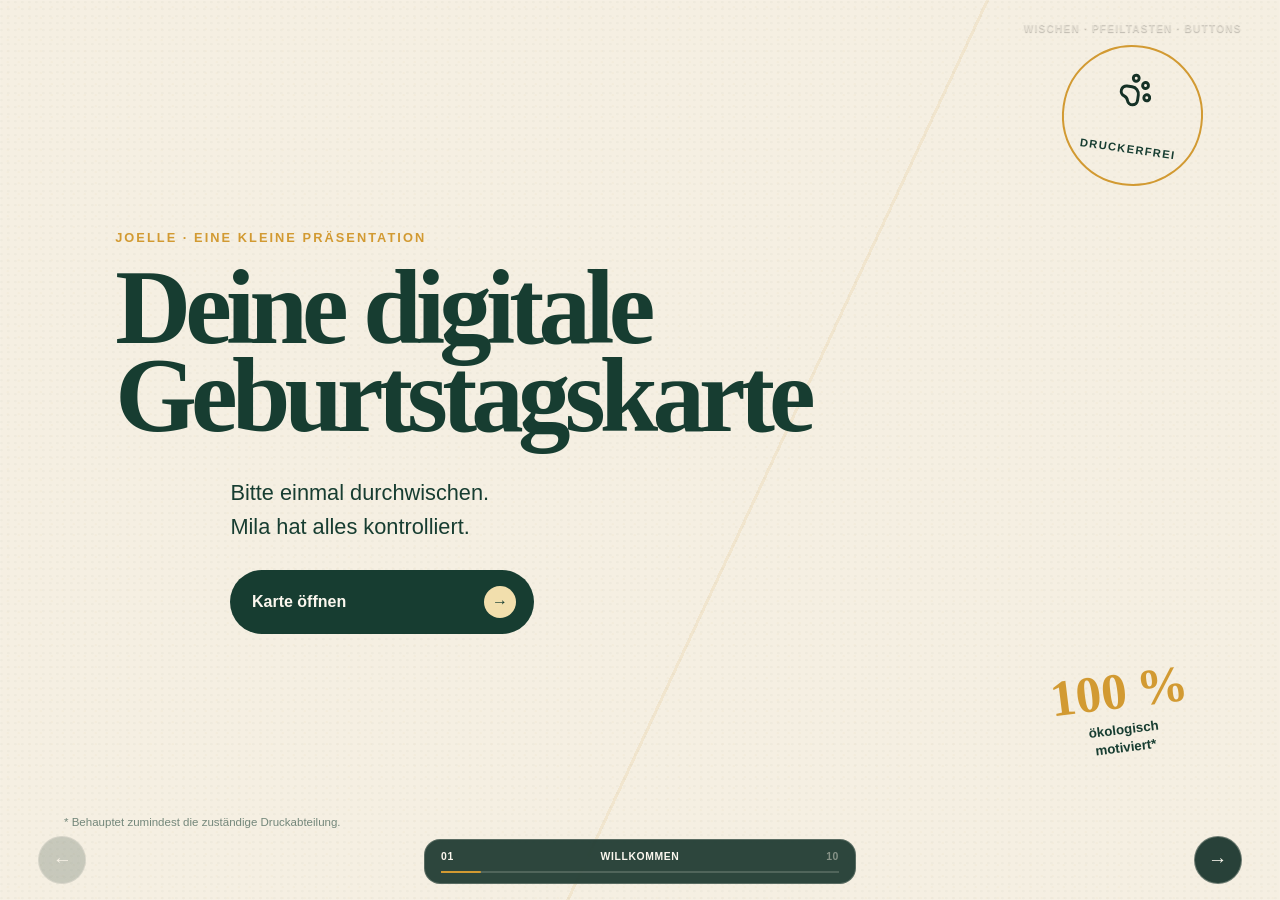
==== site/index.html @ f00d1e4b "Initial Joelle birthday site" ====
<!doctype html>
<html lang="de">
  <head>
    <meta charset="utf-8">
    <meta name="viewport" content="width=device-width, initial-scale=1, viewport-fit=cover">
    <meta name="theme-color" content="#173d31">
    <meta name="robots" content="noindex,nofollow,noarchive">
    <meta name="description" content="Eine digitale Geburtstagskarte für Joelle – mit Mila, Agility-Spaß und Leckerli.">
    <meta property="og:type" content="website">
    <meta property="og:locale" content="de_DE">
    <meta property="og:title" content="Für Joelle: Hüpfen. Lachen. Leckerli!">
    <meta property="og:description" content="Eine digitale Geburtstagskarte von Mila und ihrem menschlichen Assistenten.">
    <meta property="og:url" content="https://joelle-mila-geburtstag.pages.dev/">
    <meta property="og:image" content="https://joelle-mila-geburtstag.pages.dev/assets/photos/og-card.jpg">
    <meta property="og:image:width" content="1200">
    <meta property="og:image:height" content="630">
    <title>Für Joelle · Hüpfen. Lachen. Leckerli!</title>
    <link rel="icon" href="assets/icons/dog.svg" type="image/svg+xml">
    <link rel="stylesheet" href="styles.css?v=20260724-3">
    <script src="app.js?v=20260724-2" defer></script>
  </head>
  <body>
    <a class="skip-link" href="#slide-gift">Direkt zum Geschenk</a>

    <main class="deck" aria-label="Digitale Geburtstagskarte für Joelle">
      <div class="deck__track">
        <section class="slide slide--cover is-active" id="slide-cover" data-title="Willkommen" aria-label="Folie 1 von 10">
          <div class="paper-grain" aria-hidden="true"></div>
          <div class="cover-mark" aria-hidden="true">
            <img src="assets/icons/paw-print.svg" alt="">
            <span>druckerfrei</span>
          </div>
          <div class="cover-copy">
            <p class="eyebrow">Joelle · eine kleine Präsentation</p>
            <h1>Deine digitale<br>Geburtstagskarte</h1>
            <p class="lead">Bitte einmal durchwischen.<br>Mila hat alles kontrolliert.</p>
            <button class="start-button" type="button" data-next>
              Karte öffnen
              <span aria-hidden="true">→</span>
            </button>
          </div>
          <div class="cover-doodle" aria-hidden="true">
            <span>100 %</span>
            <small>ökologisch<br>motiviert*</small>
          </div>
          <p class="cover-footnote">* Behauptet zumindest die zuständige Druckabteilung.</p>
        </section>

        <section class="slide slide--statement" id="slide-statement" data-title="Offizielle Begründung" aria-label="Folie 2 von 10" aria-hidden="true">
          <div class="paper-grain" aria-hidden="true"></div>
          <div class="statement-copy">
            <p class="eyebrow">Offizielle Begründung</p>
            <p class="dear">Liebe Joelle,</p>
            <h2>aus Gründen des <em>Umweltschutzes</em> verzichte ich dieses Jahr auf eine gedruckte Geburtstagskarte.</h2>
            <div class="virtues" aria-label="Nachhaltig, verantwortungsbewusst und vorbildlich">
              <span>Nachhaltig.</span>
              <span>Verantwortungsbewusst.</span>
              <span>Vorbildlich.</span>
            </div>
          </div>
          <img class="statement-paw" src="assets/icons/paw-print.svg" alt="" aria-hidden="true">
        </section>

        <section class="slide slide--excuse" id="slide-excuse" data-title="Inoffizielle Begründung" aria-label="Folie 3 von 10" aria-hidden="true">
          <img class="photo-fill" src="assets/photos/mila-road-skeptical.webp" alt="Mila sitzt mit herrlich skeptischem Blick auf einem sonnigen Feldweg">
          <div class="excuse-copy">
            <p class="eyebrow">Inoffizielle Begründung</p>
            <h2>Das hat natürlich absolut <strong>NICHTS</strong> damit zu tun, dass der Drucker meiner Eltern Farben inzwischen eher <em>interpretiert.</em></h2>
            <p class="official">– offizielles Statement</p>
          </div>
        </section>

        <section class="slide slide--mila" id="slide-mila" data-title="Mila übernimmt" aria-label="Folie 4 von 10" aria-hidden="true">
          <div class="mila-photo">
            <img src="assets/photos/mila-cozy.webp" alt="Mila schaut gemütlich aus ihrer Tasche">
          </div>
          <div class="mila-copy">
            <p class="eyebrow">Qualitätskontrolle durch Mila</p>
            <div class="speech">
              <p>„Ich habe die Sache geprüft.“</p>
              <strong>Digital ist okay.<br>Leckerli bleiben analog.</strong>
            </div>
            <p class="mila-role">Mila · zuständig für Inhalt, Snacks und Freigabe</p>
          </div>
          <img class="mila-bone" src="assets/icons/bone.svg" alt="" aria-hidden="true">
        </section>

        <section class="slide slide--action" id="slide-action" data-title="Hüpfen. Lachen. Leckerli!" aria-label="Folie 5 von 10" aria-hidden="true">
          <img class="photo-fill" src="assets/photos/mila-action.webp" alt="Mila springt fröhlich über eine Agility-Hürde">
          <div class="action-shade" aria-hidden="true"></div>
          <div class="action-copy">
            <p class="eyebrow">Und jetzt zum wichtigen Teil</p>
            <h2>HÜPFEN.<br>LACHEN.<br><span>LECKERLI!</span></h2>
            <p>Eine kleine Agility-Auszeit<br>für Joelle &amp; Mila.</p>
          </div>
        </section>

        <section class="slide slide--rules" id="slide-rules" data-title="Die Regeln" aria-label="Folie 6 von 10" aria-hidden="true">
          <div class="paper-grain" aria-hidden="true"></div>
          <p class="eyebrow">Die einzigen Regeln</p>
          <h2>Einfach ihr zwei.<br>Einfach mit Spaß.</h2>
          <p class="rules-lead">In eurem Tempo – zum Hüpfen,<br>Ausprobieren und Lachen.</p>
          <p class="rules-rhythm" aria-label="Hüpfen, ausprobieren, lachen und Leckerli verteilen">
            <span>Hüpfen</span><i aria-hidden="true"></i>
            <span>Ausprobieren</span><i aria-hidden="true"></i>
            <span>Lachen</span><i aria-hidden="true"></i>
            <span>Leckerli verteilen</span>
          </p>
          <div class="rules-stamp" aria-hidden="true">
            <img src="assets/icons/dog.svg" alt="">
            <span>von Mila<br>genehmigt</span>
          </div>
        </section>

        <section class="slide slide--gift" id="slide-gift" data-title="Dein Geschenk" aria-label="Folie 7 von 10" aria-hidden="true">
          <div class="gift-ticket">
            <p class="eyebrow">Dein Geschenk</p>
            <span class="ticket-kicker">Ein Geldgeschenk für</span>
            <h2>Spaßbudget</h2>
            <p class="ticket-for">für Joelle &amp; Mila</p>
            <div class="ticket-rule" aria-hidden="true"></div>
            <p class="ticket-copy">Gemeinsame Agility-Zeit – ohne gebuchten Termin, mit viel Spaß und freier Leckerli-Wahl.</p>
            <a class="booking-button" href="https://hsz-luenen-brambauer.de/buchen/" target="_blank" rel="noopener noreferrer">
              Agility-Zeit aussuchen
              <span aria-hidden="true">↗</span>
            </a>
            <p class="ticket-note">Wann ihr mögt – den Termin sucht ihr euch selbst aus.</p>
            <img class="ticket-bone" src="assets/icons/bone.svg" alt="" aria-hidden="true">
          </div>
          <p class="gift-aside">Der Betrag ist absichtlich nicht aufgedruckt.<br><strong>Sehr flexible Finanzplanung.</strong></p>
        </section>

        <section class="slide slide--birthday" id="slide-birthday" data-title="Alles Liebe" aria-label="Folie 8 von 10" aria-hidden="true">
          <div class="portrait portrait--joelle">
            <img src="assets/photos/birthday-cuddle.webp" alt="Joelle kuschelt auf dem Sofa mit Mila">
          </div>
          <div class="portrait portrait--mila">
            <img src="assets/photos/birthday-mila-river.webp" alt="Mila sitzt mit schrägem Kopf am Wasser">
          </div>
          <div class="birthday-copy">
            <p class="eyebrow">Und ganz ohne Drucker gesagt</p>
            <h2>Alles Liebe zum Geburtstag, Joelle. <span aria-hidden="true">♥</span></h2>
            <p>Das wünschen dir<br><strong>Jutta, Manny, Maxi und Benny.</strong></p>
            <blockquote>„Ich wäre dann bereit.<br><strong>Leckerli auch?</strong>“</blockquote>
          </div>
        </section>

        <section class="slide slide--wallpapers" id="slide-wallpapers" data-title="Mila für unterwegs" aria-label="Folie 9 von 10" aria-hidden="true">
          <div class="wallpaper-copy">
            <p class="eyebrow">P.S. Mila kommt mit</p>
            <h2>Mila für<br>deine Displays</h2>
            <p>Zwei eigene Wallpaper-Looks – plus die Fotos ohne Malerei.</p>
            <p class="download-note">Einfach herunterladen und als Hintergrund auswählen.</p>
          </div>

          <div class="wallpaper wallpaper--phone">
            <img src="assets/photos/wallpaper-storybook.webp" alt="Vorschau des handgemalten Mila-Handywallpapers">
            <div class="wallpaper-actions">
              <strong>Waldmärchen · Handy</strong>
              <a href="downloads/mila-maerchenwald-handy-1440x3200.jpg" download>Download 9:20</a>
              <a href="downloads/mila-foto-handy-1440x3200.jpg" download>Originalfoto</a>
            </div>
          </div>

          <div class="wallpaper wallpaper--desktop">
            <img src="assets/photos/wallpaper-gouache.webp" alt="Vorschau des gemalten Mila-Laptopwallpapers">
            <div class="wallpaper-actions">
              <strong>Gouache · Laptop</strong>
              <a href="downloads/mila-gouache-laptop-2560x1440.jpg" download>Download 16:9</a>
              <a href="downloads/mila-gouache-laptop-2560x1600.jpg" download>Download 16:10</a>
              <a href="downloads/mila-foto-laptop-2560x1440.jpg" download>Originalfoto</a>
            </div>
          </div>
        </section>

        <section class="slide slide--wallpapers slide--more-wallpapers" id="slide-more-wallpapers" data-title="Noch mehr Mila" aria-label="Folie 10 von 10" aria-hidden="true">
          <div class="wallpaper-copy">
            <p class="eyebrow">P.P.S. Mila kann auch anders</p>
            <h2>Noch mehr<br>Mila</h2>
            <p>Jetzt mit zehn neuen Wallpaper-Motiven: kuschelig, lustig und ein bisschen Kofferchaos.</p>
            <p class="download-note">Alle Bilder sind für ein langes Handy-Display zugeschnitten.</p>
            <a class="gallery-button" href="wallpapers.html">
              Alle Wallpaper öffnen
              <span aria-hidden="true">→</span>
            </a>
          </div>

          <div class="wallpaper wallpaper--phone wallpaper--mini wallpaper--tilt-left">
            <img src="assets/photos/wallpaper-bett.webp" alt="Gemaltes Handy-Wallpaper mit Joelle auf dem Bett und Mila davor">
            <div class="wallpaper-actions">
              <strong>Knautschnase · 9:20</strong>
              <a href="downloads/joelle-mila-knautschnase-handy-1440x3200.jpg" download>Download</a>
            </div>
          </div>

          <div class="wallpaper wallpaper--phone wallpaper--mini wallpaper--tilt-right">
            <img src="assets/photos/wallpaper-schnee.webp" alt="Gemaltes Winter-Wallpaper mit Joelle und Mila im Schnee">
            <div class="wallpaper-actions">
              <strong>Schneetag · 9:20</strong>
              <a href="downloads/joelle-mila-schneetag-handy-1440x3200.jpg" download>Download</a>
            </div>
          </div>

          <div class="wallpaper wallpaper--phone wallpaper--mini wallpaper--tilt-soft">
            <img src="assets/photos/wallpaper-kopfueber.webp" alt="Gemaltes Handy-Wallpaper mit Mila in ihrer lustigen Schlafposition">
            <div class="wallpaper-actions">
              <strong>Kopf über · 9:20</strong>
              <a href="downloads/mila-kopfueber-handy-1440x3200.jpg" download>Download</a>
            </div>
          </div>
        </section>
      </div>

      <nav class="deck-nav" aria-label="Präsentationssteuerung">
        <button class="nav-button nav-button--prev" type="button" aria-label="Vorherige Folie" data-prev disabled>
          <span aria-hidden="true">←</span>
        </button>
        <div class="progress">
          <div class="progress__labels">
            <span class="progress__number">01</span>
            <span class="progress__title">Willkommen</span>
            <span class="progress__total">10</span>
          </div>
          <div class="progress__bar" aria-hidden="true"><i></i></div>
        </div>
        <button class="nav-button nav-button--next" type="button" aria-label="Nächste Folie" data-next>
          <span aria-hidden="true">→</span>
        </button>
      </nav>

      <p class="deck-hint">Wischen · Pfeiltasten · Buttons</p>
      <div class="sr-status" aria-live="polite" aria-atomic="true"></div>
    </main>
  </body>
</html>
---- site/styles.css ----
:root {
  color-scheme: light;
  --cream: #f5efe2;
  --cream-deep: #e8dcc4;
  --forest: #173d31;
  --forest-deep: #0c2a22;
  --sage: #d8e2d8;
  --sage-deep: #9bb1a2;
  --gold: #d29a32;
  --gold-light: #f2dfad;
  --ink: #26352f;
  --paper: #fbf7ee;
  --slide: 0;
  --ease: cubic-bezier(.22, 1, .36, 1);
  font-family: "Trebuchet MS", Candara, sans-serif;
}

* {
  box-sizing: border-box;
}

html,
body {
  width: 100%;
  height: 100%;
  margin: 0;
  overflow: hidden;
  background: var(--forest-deep);
}

body {
  color: var(--ink);
}

button,
a {
  -webkit-tap-highlight-color: transparent;
}

button {
  font: inherit;
}

a {
  color: inherit;
}

.skip-link {
  position: fixed;
  z-index: 100;
  top: 1rem;
  left: 1rem;
  padding: .7rem 1rem;
  color: var(--paper);
  background: var(--forest);
  transform: translateY(-180%);
  transition: transform .2s ease;
}

.skip-link:focus {
  transform: translateY(0);
}

.deck {
  position: relative;
  width: 100vw;
  height: 100dvh;
  overflow: hidden;
  background: var(--cream);
  isolation: isolate;
}

.deck::before {
  content: "";
  position: absolute;
  z-index: 15;
  inset: 0;
  pointer-events: none;
  background:
    linear-gradient(
      105deg,
      var(--forest-deep) 0 47%,
      var(--gold) 47% 49%,
      var(--cream) 49% 100%
    );
  transform: scaleX(0);
  transform-origin: right center;
}

.motion-ok .deck.is-wiping::before {
  animation: deck-wipe .76s cubic-bezier(.76, 0, .24, 1) both;
}

@keyframes deck-wipe {
  0% {
    transform: scaleX(0);
    transform-origin: right center;
  }

  48% {
    transform: scaleX(1);
    transform-origin: right center;
  }

  52% {
    transform: scaleX(1);
    transform-origin: left center;
  }

  100% {
    transform: scaleX(0);
    transform-origin: left center;
  }
}

.deck__track {
  display: flex;
  width: 1000vw;
  height: 100%;
  transform: translate3d(calc(var(--slide) * -100vw), 0, 0);
  transition: transform .82s var(--ease);
  will-change: transform;
}

.slide {
  position: relative;
  flex: 0 0 100vw;
  width: 100vw;
  height: 100%;
  min-width: 0;
  overflow: hidden;
}

.slide::after {
  content: "";
  position: absolute;
  z-index: 8;
  inset: 0;
  pointer-events: none;
  opacity: 0;
  box-shadow: inset 0 0 0 1px rgb(255 255 255 / .08);
  transition: opacity .5s ease .2s;
}

.slide.is-active::after {
  opacity: 1;
}

.paper-grain {
  position: absolute;
  inset: 0;
  pointer-events: none;
  opacity: .31;
  background-image:
    radial-gradient(circle at 20% 30%, rgb(23 61 49 / .08) 0 1px, transparent 1.5px),
    radial-gradient(circle at 70% 65%, rgb(210 154 50 / .09) 0 1px, transparent 1.5px);
  background-size: 7px 7px, 11px 11px;
  mix-blend-mode: multiply;
}

.eyebrow {
  margin: 0 0 clamp(.75rem, 2vh, 1.4rem);
  color: var(--gold);
  font-size: clamp(.7rem, 1vw, .92rem);
  font-weight: 800;
  letter-spacing: .16em;
  line-height: 1.25;
  text-transform: uppercase;
}

h1,
h2,
.dear,
.ticket-for {
  font-family: Georgia, "Times New Roman", serif;
}

h1,
h2,
p {
  text-wrap: balance;
}

.photo-fill {
  width: 100%;
  height: 100%;
  object-fit: cover;
}

.slide--cover {
  display: grid;
  place-items: center;
  color: var(--forest);
  background:
    linear-gradient(115deg, transparent 0 58%, rgb(210 154 50 / .11) 58% 58.2%, transparent 58.2%),
    var(--cream);
}

.cover-copy {
  position: relative;
  z-index: 2;
  width: min(82vw, 72rem);
  transform: translateY(-2vh);
}

.cover-copy h1 {
  max-width: 13ch;
  margin: 0;
  font-size: clamp(3rem, 8.2vw, 8.8rem);
  font-weight: 600;
  letter-spacing: -.055em;
  line-height: .84;
}

.cover-copy .lead {
  margin: clamp(1.5rem, 4vh, 3.5rem) 0 0 clamp(1rem, 9vw, 8rem);
  font-size: clamp(1rem, 1.7vw, 1.5rem);
  line-height: 1.55;
}

.start-button,
.booking-button {
  display: inline-flex;
  align-items: center;
  justify-content: space-between;
  gap: 2rem;
  min-width: min(19rem, 75vw);
  margin: clamp(1.4rem, 3vh, 2.4rem) 0 0 clamp(1rem, 9vw, 8rem);
  padding: 1rem 1.15rem 1rem 1.35rem;
  border: 0;
  border-radius: 999px;
  color: var(--paper);
  background: var(--forest);
  font-weight: 800;
  text-decoration: none;
  cursor: pointer;
  transition: transform .25s var(--ease), background .25s ease;
}

.start-button span,
.booking-button span {
  display: grid;
  width: 2rem;
  height: 2rem;
  place-items: center;
  border-radius: 50%;
  color: var(--forest);
  background: var(--gold-light);
}

.start-button:hover,
.booking-button:hover {
  background: var(--forest-deep);
  transform: translateY(-3px);
}

.start-button:focus-visible,
.booking-button:focus-visible,
.nav-button:focus-visible,
.wallpaper-actions a:focus-visible {
  outline: 3px solid var(--gold);
  outline-offset: 4px;
}

.cover-mark {
  position: absolute;
  top: max(5vh, 2rem);
  right: max(6vw, 1.5rem);
  display: grid;
  width: clamp(6.5rem, 11vw, 9rem);
  aspect-ratio: 1;
  place-items: center;
  border: 2px solid var(--gold);
  border-radius: 50%;
  color: var(--forest);
  transform: rotate(8deg);
}

.cover-mark img {
  width: 2.2rem;
  filter: invert(20%) sepia(15%) saturate(1150%) hue-rotate(104deg) brightness(80%);
}

.cover-mark span {
  margin-top: -1.2rem;
  font-size: .7rem;
  font-weight: 800;
  letter-spacing: .12em;
  text-transform: uppercase;
}

.cover-doodle {
  position: absolute;
  right: 7vw;
  bottom: 16vh;
  color: var(--gold);
  text-align: center;
  transform: rotate(-7deg);
}

.cover-doodle span {
  display: block;
  font-family: Georgia, serif;
  font-size: clamp(2rem, 4vw, 4rem);
  font-weight: 700;
}

.cover-doodle small {
  color: var(--forest);
  font-weight: 700;
  line-height: 1.15;
}

.cover-footnote {
  position: absolute;
  left: 5vw;
  bottom: 4.5rem;
  margin: 0;
  color: rgb(23 61 49 / .58);
  font-size: .72rem;
}

.slide--statement {
  display: grid;
  place-items: center;
  color: var(--forest);
  background: var(--paper);
}

.statement-copy {
  width: min(82vw, 68rem);
}

.dear {
  margin: 0 0 clamp(1.5rem, 4vh, 3rem);
  font-size: clamp(1.5rem, 3.2vw, 3rem);
  font-style: italic;
}

.statement-copy h2 {
  max-width: 24ch;
  margin: 0;
  font-size: clamp(2.4rem, 5.7vw, 6.2rem);
  font-weight: 500;
  letter-spacing: -.045em;
  line-height: .98;
}

.statement-copy h2 em {
  color: var(--gold);
  font-style: normal;
}

.virtues {
  display: flex;
  gap: clamp(.8rem, 3vw, 3rem);
  margin-top: clamp(2rem, 5vh, 4rem);
  color: rgb(23 61 49 / .58);
  font-size: clamp(.78rem, 1.35vw, 1.08rem);
  font-weight: 800;
  letter-spacing: .06em;
  text-transform: uppercase;
}

.statement-paw {
  position: absolute;
  right: 8vw;
  bottom: 12vh;
  width: clamp(4rem, 10vw, 8rem);
  opacity: .12;
  filter: invert(20%) sepia(15%) saturate(1150%) hue-rotate(104deg) brightness(80%);
  transform: rotate(18deg);
}

.slide--excuse {
  color: var(--paper);
  background: var(--forest-deep);
}

.slide--excuse .photo-fill {
  position: absolute;
  right: 0;
  width: 58%;
  object-position: center 43%;
  filter: saturate(.92) contrast(1.03);
}

.slide--excuse::before {
  content: "";
  position: absolute;
  z-index: 1;
  inset: 0;
  background: linear-gradient(90deg, var(--forest-deep) 0 43%, rgb(12 42 34 / .96) 49%, transparent 73%);
}

.excuse-copy {
  position: relative;
  z-index: 2;
  display: flex;
  width: min(56vw, 53rem);
  height: 100%;
  padding: clamp(6rem, 12vh, 9rem) 0 9rem 7vw;
  flex-direction: column;
  justify-content: center;
}

.excuse-copy h2 {
  margin: 0;
  font-size: clamp(2.2rem, 5.2vw, 5.8rem);
  font-weight: 500;
  letter-spacing: -.04em;
  line-height: .98;
}

.excuse-copy strong {
  color: var(--gold-light);
  font-family: "Trebuchet MS", sans-serif;
  font-style: normal;
  font-weight: 900;
  letter-spacing: -.02em;
}

.excuse-copy em {
  color: var(--gold);
}

.official {
  margin: 2rem 0 0;
  color: rgb(245 239 226 / .58);
  font-size: .86rem;
  font-style: italic;
}

.slide--mila {
  display: grid;
  grid-template-columns: .9fr 1.1fr;
  color: var(--forest);
  background: var(--sage);
}

.mila-photo {
  position: relative;
  overflow: hidden;
  margin: 4vh 0 10vh 5vw;
  border-radius: 45% 45% 2rem 2rem;
}

.mila-photo img {
  width: 100%;
  height: 100%;
  object-fit: cover;
  object-position: center 65%;
}

.mila-copy {
  align-self: center;
  padding: 0 8vw 8vh 7vw;
}

.speech {
  position: relative;
  max-width: 34rem;
  padding: clamp(1.55rem, 3.2vw, 3rem);
  border-radius: 3rem 3rem 3rem .6rem;
  background: var(--paper);
  box-shadow: 0 1.5rem 4rem rgb(23 61 49 / .08);
}

.speech::before {
  content: "";
  position: absolute;
  left: -2.2rem;
  bottom: 0;
  border-right: 2.8rem solid var(--paper);
  border-top: 2.8rem solid transparent;
}

.speech p {
  margin: 0 0 .9rem;
  font-family: Georgia, serif;
  font-size: clamp(1.6rem, 3.3vw, 3.1rem);
  line-height: 1.05;
}

.speech strong {
  color: var(--gold);
  font-size: clamp(1.15rem, 2vw, 1.7rem);
  line-height: 1.35;
}

.mila-role {
  margin: 1.4rem 0 0 2rem;
  color: rgb(23 61 49 / .68);
  font-size: clamp(.75rem, 1vw, .92rem);
}

.mila-bone {
  position: absolute;
  right: 4vw;
  bottom: 13vh;
  width: clamp(3.5rem, 7vw, 6rem);
  opacity: .45;
  filter: invert(60%) sepia(90%) saturate(540%) hue-rotate(357deg) brightness(94%);
  transform: rotate(-18deg);
}

.slide--action {
  color: var(--paper);
  background: var(--forest-deep);
}

.slide--action .photo-fill {
  position: absolute;
  filter: saturate(.94) contrast(1.04);
}

.action-shade {
  position: absolute;
  inset: 0;
  background:
    linear-gradient(90deg, rgb(12 42 34 / .82) 0, rgb(12 42 34 / .18) 62%, transparent),
    linear-gradient(0deg, rgb(12 42 34 / .58), transparent 52%);
}

.action-copy {
  position: relative;
  z-index: 2;
  display: flex;
  width: min(45rem, 58vw);
  height: 100%;
  padding: 10vh 5vw 12vh 7vw;
  flex-direction: column;
  justify-content: center;
}

.action-copy h2 {
  margin: 0;
  font-family: "Trebuchet MS", sans-serif;
  font-size: clamp(3.4rem, 8.2vw, 8.3rem);
  font-weight: 900;
  letter-spacing: -.065em;
  line-height: .88;
}

.action-copy h2 span {
  color: var(--gold-light);
}

.action-copy > p:last-child {
  margin: clamp(1.8rem, 5vh, 4rem) 0 0 clamp(1rem, 7vw, 6rem);
  font-family: Georgia, serif;
  font-size: clamp(1.1rem, 2vw, 1.8rem);
  line-height: 1.45;
}

.slide--rules {
  display: flex;
  padding: 10vh 8vw 12vh;
  align-items: flex-start;
  flex-direction: column;
  justify-content: center;
  color: var(--forest);
  background: var(--cream);
}

.slide--rules h2 {
  margin: 0;
  font-size: clamp(3.2rem, 8vw, 8.5rem);
  font-weight: 500;
  letter-spacing: -.06em;
  line-height: .84;
}

.rules-lead {
  margin: clamp(1.8rem, 4vh, 3rem) 0 0 clamp(1rem, 18vw, 16rem);
  font-size: clamp(1.1rem, 2.3vw, 2rem);
  line-height: 1.5;
}

.rules-rhythm {
  display: flex;
  margin: clamp(2rem, 5vh, 4rem) 0 0;
  align-items: center;
  gap: clamp(.6rem, 1.5vw, 1.4rem);
  color: rgb(23 61 49 / .68);
  font-size: clamp(.73rem, 1.25vw, 1rem);
  font-weight: 800;
  letter-spacing: .06em;
  text-transform: uppercase;
}

.rules-rhythm i {
  width: .35rem;
  height: .35rem;
  border-radius: 50%;
  background: var(--gold);
}

.rules-stamp {
  position: absolute;
  right: 8vw;
  bottom: 17vh;
  display: flex;
  width: clamp(8rem, 14vw, 12rem);
  aspect-ratio: 1;
  align-items: center;
  border: 2px solid rgb(210 154 50 / .7);
  border-radius: 50%;
  flex-direction: column;
  justify-content: center;
  color: var(--forest);
  text-align: center;
  transform: rotate(-9deg);
}

.rules-stamp img {
  width: 3rem;
  margin-bottom: .6rem;
  opacity: .72;
  filter: invert(20%) sepia(15%) saturate(1150%) hue-rotate(104deg) brightness(80%);
}

.rules-stamp span {
  font-size: .7rem;
  font-weight: 800;
  letter-spacing: .08em;
  line-height: 1.2;
  text-transform: uppercase;
}

.slide--gift {
  display: grid;
  padding: 7vh 7vw 12vh;
  place-items: center;
  color: var(--forest);
  background:
    linear-gradient(130deg, rgb(210 154 50 / .2), transparent 35%),
    var(--forest);
}

.gift-ticket {
  position: relative;
  width: min(77vw, 60rem);
  padding: clamp(2.2rem, 5vw, 5rem) clamp(2rem, 7vw, 7rem);
  border: 1px solid rgb(23 61 49 / .16);
  border-radius: .7rem;
  background: var(--paper);
  box-shadow: 0 2rem 5rem rgb(0 0 0 / .18);
  text-align: center;
  transform: rotate(-1deg);
}

.gift-ticket::before,
.gift-ticket::after {
  content: "";
  position: absolute;
  top: 50%;
  width: 2.5rem;
  aspect-ratio: 1;
  border-radius: 50%;
  background: var(--forest);
  transform: translateY(-50%);
}

.gift-ticket::before {
  left: -1.25rem;
}

.gift-ticket::after {
  right: -1.25rem;
}

.ticket-kicker {
  display: block;
  color: rgb(23 61 49 / .62);
  font-size: clamp(.7rem, 1vw, .9rem);
  font-weight: 800;
  letter-spacing: .13em;
  text-transform: uppercase;
}

.gift-ticket h2 {
  margin: .15em 0 0;
  font-size: clamp(4rem, 9vw, 9rem);
  font-weight: 500;
  letter-spacing: -.065em;
  line-height: .86;
}

.ticket-for {
  margin: .7rem 0 0;
  color: var(--gold);
  font-size: clamp(1.25rem, 2.4vw, 2.1rem);
  font-style: italic;
}

.ticket-rule {
  width: min(20rem, 50%);
  height: 1px;
  margin: clamp(1.5rem, 4vh, 2.8rem) auto;
  background: var(--cream-deep);
}

.ticket-copy {
  max-width: 44rem;
  margin: 0 auto;
  font-size: clamp(.95rem, 1.45vw, 1.18rem);
  line-height: 1.6;
}

.gift-ticket .booking-button {
  margin: clamp(1.2rem, 3vh, 2rem) auto 0;
}

.ticket-note {
  margin: 1rem 0 0;
  color: rgb(23 61 49 / .62);
  font-size: .76rem;
}

.ticket-bone {
  position: absolute;
  right: 3rem;
  bottom: 2.5rem;
  width: 3.5rem;
  opacity: .35;
  filter: invert(60%) sepia(90%) saturate(540%) hue-rotate(357deg) brightness(94%);
  transform: rotate(-18deg);
}

.gift-aside {
  position: absolute;
  right: 3vw;
  bottom: 15vh;
  margin: 0;
  color: rgb(245 239 226 / .65);
  font-size: .7rem;
  line-height: 1.5;
  transform: rotate(4deg);
}

.gift-aside strong {
  color: var(--gold-light);
}

.slide--birthday {
  color: var(--forest);
  background:
    radial-gradient(circle at 80% 20%, rgb(210 154 50 / .18), transparent 30%),
    var(--sage);
}

.birthday-copy {
  position: relative;
  z-index: 2;
  display: flex;
  width: min(58vw, 54rem);
  height: 100%;
  padding: 9vh 6vw 12vh;
  flex-direction: column;
  justify-content: center;
}

.birthday-copy h2 {
  margin: 0;
  font-size: clamp(3rem, 7.6vw, 8rem);
  font-weight: 500;
  letter-spacing: -.06em;
  line-height: .88;
}

.birthday-copy h2 span {
  color: var(--gold);
}

.birthday-copy > p:not(.eyebrow) {
  margin: 2rem 0 0 clamp(1rem, 10vw, 8rem);
  font-size: clamp(1rem, 2vw, 1.5rem);
  line-height: 1.45;
}

.birthday-copy > p:not(.eyebrow) strong {
  color: var(--forest-deep);
  font-weight: 750;
}

.birthday-copy blockquote {
  margin: clamp(2rem, 5vh, 4rem) 0 0 clamp(2rem, 15vw, 12rem);
  padding-left: 1.2rem;
  border-left: 3px solid var(--gold);
  font-family: Georgia, serif;
  font-size: clamp(1.1rem, 2vw, 1.7rem);
  font-style: italic;
  line-height: 1.4;
}

.birthday-copy blockquote strong {
  color: var(--gold);
}

.portrait {
  position: absolute;
  overflow: hidden;
  border: .5rem solid var(--paper);
  border-radius: 50%;
  box-shadow: 0 1.5rem 4rem rgb(23 61 49 / .18);
}

.portrait img {
  width: 100%;
  height: 100%;
  object-fit: cover;
}

.portrait--joelle {
  z-index: 1;
  right: 7vw;
  top: 9vh;
  width: min(31vw, 27rem);
  aspect-ratio: 1;
}

.portrait--joelle img {
  object-position: center;
  transform: scale(1.03);
}

.portrait--mila {
  z-index: 3;
  right: 2.5vw;
  bottom: 10vh;
  width: min(22vw, 18rem);
  aspect-ratio: 1;
}

.portrait--mila img {
  object-position: center;
  transform: scale(1.04);
}

.slide--wallpapers {
  display: grid;
  grid-template-columns: .72fr .6fr 1.18fr;
  gap: clamp(1rem, 2.5vw, 3rem);
  padding: 7vh 6vw 11vh;
  align-items: center;
  color: var(--paper);
  background:
    radial-gradient(circle at 45% 30%, rgb(210 154 50 / .15), transparent 35%),
    var(--forest-deep);
}

.wallpaper-copy {
  align-self: center;
}

.wallpaper-copy h2 {
  margin: 0;
  font-size: clamp(2.8rem, 6vw, 6.3rem);
  font-weight: 500;
  letter-spacing: -.055em;
  line-height: .88;
}

.wallpaper-copy > p:not(.eyebrow) {
  max-width: 26rem;
  margin: 1.6rem 0 0;
  color: rgb(245 239 226 / .72);
  font-size: clamp(.9rem, 1.3vw, 1.1rem);
  line-height: 1.55;
}

.wallpaper-copy .download-note {
  color: var(--gold-light);
  font-size: .75rem;
}

.gallery-button {
  display: inline-flex;
  margin-top: 1.35rem;
  padding: .78rem 1rem;
  border: 1px solid rgb(245 239 226 / .28);
  border-radius: 999px;
  align-items: center;
  gap: .8rem;
  color: var(--paper);
  font-size: .7rem;
  font-weight: 800;
  letter-spacing: .06em;
  text-decoration: none;
  text-transform: uppercase;
  transition: color .2s ease, background .2s ease, transform .2s var(--ease);
}

.gallery-button:hover {
  color: var(--forest-deep);
  background: var(--gold-light);
  transform: translateY(-2px);
}

.wallpaper {
  position: relative;
  overflow: hidden;
  border: 1px solid rgb(255 255 255 / .18);
  background: var(--forest);
  box-shadow: 0 1.4rem 4rem rgb(0 0 0 / .28);
}

.wallpaper > img {
  width: 100%;
  height: 100%;
  object-fit: cover;
}

.wallpaper--phone {
  height: min(69vh, 44rem);
  border-radius: 2.3rem;
  transform: rotate(-2deg);
}

.wallpaper--phone > img {
  object-position: center;
}

.wallpaper--desktop {
  height: min(52vh, 34rem);
  border-radius: 1rem;
  transform: translateY(-1vh) rotate(1deg);
}

.slide--more-wallpapers {
  grid-template-columns: .72fr repeat(3, .68fr);
  gap: clamp(.8rem, 1.7vw, 1.7rem);
  padding-inline: 4.5vw;
}

.slide--more-wallpapers .wallpaper-copy h2 {
  font-size: clamp(2.7rem, 5.3vw, 5.6rem);
}

.wallpaper--mini {
  height: min(66vh, 42rem);
  border-radius: 1.8rem;
}

.wallpaper--tilt-left {
  transform: rotate(-1.4deg);
}

.wallpaper--tilt-right {
  transform: translateY(-1vh) rotate(1.2deg);
}

.wallpaper--tilt-soft {
  transform: translateY(1vh) rotate(-.5deg);
}

.wallpaper-actions {
  position: absolute;
  inset: auto 0 0;
  display: flex;
  padding: 1rem;
  align-items: center;
  gap: .45rem;
  flex-wrap: wrap;
  color: var(--paper);
  background: linear-gradient(0deg, rgb(12 42 34 / .96), rgb(12 42 34 / .62) 75%, transparent);
}

.wallpaper-actions strong {
  width: 100%;
  margin-bottom: .3rem;
  font-size: .84rem;
}

.wallpaper-actions a {
  padding: .52rem .72rem;
  border: 1px solid rgb(245 239 226 / .32);
  border-radius: 999px;
  font-size: .68rem;
  font-weight: 800;
  text-decoration: none;
  transition: color .2s ease, background .2s ease;
}

.wallpaper-actions a:hover {
  color: var(--forest);
  background: var(--gold-light);
}

.deck-nav {
  position: fixed;
  z-index: 20;
  right: max(1rem, 3vw);
  bottom: max(1rem, env(safe-area-inset-bottom));
  left: max(1rem, 3vw);
  display: grid;
  grid-template-columns: 3rem minmax(10rem, 27rem) 3rem;
  align-items: end;
  justify-content: space-between;
  gap: .8rem;
  pointer-events: none;
}

.nav-button,
.progress {
  pointer-events: auto;
}

.nav-button {
  display: grid;
  width: 3rem;
  height: 3rem;
  place-items: center;
  border: 1px solid rgb(245 239 226 / .32);
  border-radius: 50%;
  color: var(--paper);
  background: rgb(12 42 34 / .88);
  font-size: 1.2rem;
  cursor: pointer;
  backdrop-filter: blur(12px);
  transition: transform .2s var(--ease), opacity .2s ease;
}

.nav-button:hover:not(:disabled) {
  transform: scale(1.08);
}

.nav-button:disabled {
  opacity: .22;
  cursor: default;
}

.nav-button--prev {
  justify-self: start;
}

.nav-button--next {
  justify-self: end;
}

.progress {
  justify-self: center;
  width: min(27rem, 100%);
  padding: .7rem 1rem .65rem;
  border: 1px solid rgb(245 239 226 / .22);
  border-radius: 1rem;
  color: var(--paper);
  background: rgb(12 42 34 / .86);
  backdrop-filter: blur(14px);
}

.progress__labels {
  display: grid;
  grid-template-columns: 2rem 1fr 2rem;
  align-items: center;
  gap: .7rem;
  font-size: .65rem;
  font-weight: 800;
  letter-spacing: .06em;
  text-transform: uppercase;
}

.progress__title {
  overflow: hidden;
  text-align: center;
  text-overflow: ellipsis;
  white-space: nowrap;
}

.progress__total {
  color: rgb(245 239 226 / .45);
  text-align: right;
}

.progress__bar {
  height: 2px;
  margin-top: .55rem;
  overflow: hidden;
  background: rgb(245 239 226 / .18);
}

.progress__bar i {
  display: block;
  width: 100%;
  height: 100%;
  background: var(--gold);
  transform: scaleX(.1111);
  transform-origin: left;
  transition: transform .65s var(--ease);
}

.deck-hint {
  position: fixed;
  z-index: 19;
  right: 3vw;
  top: 2.5vh;
  margin: 0;
  color: rgb(245 239 226 / .62);
  font-size: .63rem;
  font-weight: 800;
  letter-spacing: .12em;
  text-shadow: 0 1px 1px rgb(0 0 0 / .24);
  text-transform: uppercase;
}

.sr-status {
  position: absolute;
  width: 1px;
  height: 1px;
  overflow: hidden;
  clip: rect(0, 0, 0, 0);
  clip-path: inset(50%);
  white-space: nowrap;
}

@keyframes slide-media-in {
  from {
    opacity: 0;
    clip-path: inset(0 8%);
  }

  to {
    opacity: 1;
    clip-path: inset(0);
  }
}

@keyframes slide-copy-in {
  from {
    opacity: 0;
    transform: translate3d(0, 1rem, 0);
  }

  to {
    opacity: 1;
    transform: translate3d(0, 0, 0);
  }
}

.motion-ok .slide.is-active :is(.photo-fill, .mila-photo, .portrait, .wallpaper) {
  animation: slide-media-in .72s var(--ease) .24s backwards;
}

.motion-ok .slide.is-active .eyebrow {
  animation: slide-copy-in .42s var(--ease) .38s backwards;
}

.motion-ok .slide.is-active :is(h1, h2, .speech) {
  animation: slide-copy-in .58s var(--ease) .46s backwards;
}

.motion-ok .slide.is-active :is(
  p:not(.eyebrow),
  .virtues,
  .wallpaper-actions,
  .start-button,
  .booking-button,
  blockquote
) {
  animation: slide-copy-in .55s var(--ease) .58s backwards;
}

@media (max-width: 760px) {
  .deck__track {
    transition-duration: .64s;
  }

  .cover-copy {
    width: 84vw;
    transform: translateY(-4vh);
  }

  .cover-copy h1 {
    font-size: clamp(2.15rem, 10.8vw, 5.7rem);
    line-height: .87;
  }

  .cover-copy .lead,
  .start-button {
    margin-left: 0;
  }

  .cover-mark {
    top: 2rem;
    right: 1.5rem;
    width: 5.4rem;
  }

  .cover-mark img {
    width: 1.6rem;
  }

  .cover-mark span {
    font-size: .55rem;
  }

  .cover-doodle {
    right: 1.5rem;
    bottom: 15vh;
  }

  .cover-footnote {
    bottom: 5.2rem;
    max-width: 15rem;
  }

  .statement-copy {
    width: 84vw;
    transform: translateY(-3vh);
  }

  .statement-copy h2 {
    font-size: clamp(2.45rem, 11vw, 4.5rem);
    line-height: .94;
  }

  .virtues {
    align-items: flex-start;
    flex-direction: column;
    gap: .35rem;
  }

  .slide--excuse .photo-fill {
    top: 0;
    width: 100%;
    height: 55%;
    object-position: center 43%;
  }

  .slide--excuse::before {
    background: linear-gradient(0deg, var(--forest-deep) 0 51%, rgb(12 42 34 / .84) 65%, transparent 82%);
  }

  .excuse-copy {
    width: 100%;
    padding: 40vh 8vw 16vh;
    justify-content: flex-end;
  }

  .excuse-copy h2 {
    font-size: clamp(2.25rem, 9.5vw, 4rem);
    line-height: .95;
  }

  .slide--mila {
    grid-template-columns: 1fr;
    grid-template-rows: 46% 54%;
  }

  .mila-photo {
    margin: 0;
    border-radius: 0 0 45% 45%;
  }

  .mila-photo img {
    object-position: center 72%;
  }

  .mila-copy {
    padding: 4vh 7vw 15vh;
  }

  .mila-copy .eyebrow {
    margin-bottom: .7rem;
  }

  .speech {
    padding: 1.35rem 1.5rem;
    border-radius: 1.6rem 1.6rem 1.6rem .4rem;
  }

  .speech::before {
    left: 1rem;
    top: -1.4rem;
    bottom: auto;
    border-right: 1.5rem solid transparent;
    border-bottom: 1.6rem solid var(--paper);
    border-top: 0;
  }

  .speech p {
    font-size: clamp(1.45rem, 7vw, 2.2rem);
  }

  .mila-role {
    margin: .8rem 0 0;
    font-size: .68rem;
  }

  .mila-bone {
    right: 1.2rem;
    bottom: 13vh;
    width: 3rem;
  }

  .slide--action .photo-fill {
    object-position: 53% center;
  }

  .action-shade {
    background:
      linear-gradient(0deg, rgb(12 42 34 / .92) 0, rgb(12 42 34 / .3) 58%, transparent),
      linear-gradient(90deg, rgb(12 42 34 / .25), transparent);
  }

  .action-copy {
    width: 100%;
    padding: 34vh 7vw 15vh;
    justify-content: flex-end;
  }

  .action-copy h2 {
    font-size: clamp(3.25rem, 15vw, 5.4rem);
    letter-spacing: -.055em;
    line-height: .9;
  }

  .action-copy > p:last-child {
    margin: 1.5rem 0 0;
  }

  .slide--rules {
    padding: 9vh 7vw 15vh;
  }

  .slide--rules h2 {
    font-size: clamp(3.1rem, 14vw, 5.2rem);
    line-height: .86;
  }

  .rules-lead {
    margin: 1.5rem 0 0;
    font-size: 1.05rem;
  }

  .rules-rhythm {
    display: grid;
    grid-template-columns: 1fr 1fr;
    margin-top: 1.7rem;
    gap: .55rem 1rem;
  }

  .rules-rhythm i {
    display: none;
  }

  .rules-stamp {
    right: 6vw;
    bottom: 14vh;
    width: 6.8rem;
    opacity: .75;
  }

  .rules-stamp img {
    width: 2rem;
  }

  .slide--gift {
    padding: 7vh 5vw 14vh;
  }

  .gift-ticket {
    width: 90vw;
    padding: 2rem 1.6rem 2.2rem;
  }

  .gift-ticket h2 {
    font-size: clamp(3.7rem, 17vw, 6rem);
  }

  .ticket-rule {
    margin: 1.25rem auto;
  }

  .ticket-copy {
    font-size: .88rem;
  }

  .gift-ticket .booking-button {
    min-width: 0;
    width: 100%;
    margin-top: 1.2rem;
  }

  .ticket-bone,
  .gift-aside {
    display: none;
  }

  .birthday-copy {
    width: 100%;
    padding: 8vh 7vw 44vh;
    justify-content: flex-start;
  }

  .birthday-copy h2 {
    font-size: clamp(3rem, 13vw, 5.3rem);
    line-height: .86;
  }

  .birthday-copy > p:not(.eyebrow),
  .birthday-copy blockquote {
    margin-left: 0;
  }

  .birthday-copy > p:not(.eyebrow) {
    margin-top: 1.2rem;
  }

  .birthday-copy blockquote {
    margin-top: 1.3rem;
  }

  .portrait--joelle {
    top: auto;
    right: 28vw;
    bottom: 12vh;
    width: 50vw;
  }

  .portrait--mila {
    right: 5vw;
    bottom: 13vh;
    width: 38vw;
  }

  .slide--wallpapers {
    grid-template-columns: .75fr 1.25fr;
    grid-template-rows: auto 1fr;
    gap: 1rem;
    padding: 5vh 5vw 14vh;
  }

  .wallpaper-copy {
    grid-column: 1 / -1;
  }

  .wallpaper-copy h2 {
    font-size: clamp(2.5rem, 11vw, 4rem);
  }

  .wallpaper-copy > p:not(.eyebrow) {
    margin-top: .75rem;
    font-size: .84rem;
  }

  .wallpaper-copy .download-note {
    display: none;
  }

  .wallpaper--phone,
  .wallpaper--desktop {
    height: min(48vh, 28rem);
  }

  .wallpaper--phone {
    border-radius: 1.5rem;
  }

  .wallpaper--desktop > img {
    object-position: center;
  }

  .wallpaper-actions {
    padding: .65rem;
  }

  .wallpaper-actions strong {
    font-size: .65rem;
  }

  .wallpaper-actions a {
    padding: .38rem .52rem;
    font-size: .57rem;
  }

  .slide--more-wallpapers {
    grid-template-columns: repeat(3, minmax(0, 1fr));
    grid-template-rows: auto 1fr;
    gap: .55rem;
    padding: 4vh 4vw 14vh;
  }

  .slide--more-wallpapers .wallpaper-copy {
    grid-column: 1 / -1;
  }

  .slide--more-wallpapers .wallpaper-copy h2 {
    font-size: clamp(2.4rem, 10.5vw, 3.8rem);
  }

  .slide--more-wallpapers .wallpaper-copy > p:not(.eyebrow) {
    max-width: 30rem;
    margin-top: .55rem;
    font-size: .76rem;
    line-height: 1.35;
  }

  .gallery-button {
    margin-top: .75rem;
    padding: .62rem .78rem;
    font-size: .58rem;
  }

  .wallpaper--mini {
    height: min(49vh, 25rem);
    border-radius: 1rem;
    transform: none;
  }

  .wallpaper--mini .wallpaper-actions {
    justify-content: center;
    padding: .55rem .35rem;
    text-align: center;
  }

  .wallpaper--mini .wallpaper-actions strong {
    margin-bottom: .1rem;
    font-size: .56rem;
  }

  .wallpaper--mini .wallpaper-actions a {
    padding: .36rem .48rem;
    font-size: .54rem;
  }

  .deck-nav {
    grid-template-columns: 2.8rem 1fr 2.8rem;
    right: .8rem;
    left: .8rem;
    gap: .55rem;
  }

  .nav-button {
    width: 2.8rem;
    height: 2.8rem;
  }

  .progress {
    padding: .58rem .75rem .55rem;
  }

  .progress__labels {
    grid-template-columns: 1.6rem 1fr 1.6rem;
    font-size: .55rem;
  }

  .deck-hint {
    display: none;
  }
}

@media (max-height: 680px) and (max-width: 760px) {
  .eyebrow {
    margin-bottom: .45rem;
  }

  .cover-copy h1 {
    font-size: 2.15rem;
  }

  .cover-copy .lead {
    margin-top: 1rem;
  }

  .start-button {
    margin-top: 1rem;
    padding-block: .7rem;
  }

  .mila-copy {
    padding-top: 2vh;
  }

  .speech {
    padding: 1rem 1.2rem;
  }

  .speech p {
    font-size: 1.35rem;
  }

  .slide--rules h2 {
    font-size: 3.55rem;
  }

  .rules-lead {
    margin-top: .8rem;
  }

  .rules-rhythm {
    margin-top: .9rem;
  }

  .gift-ticket {
    padding-block: 1.35rem;
  }

  .gift-ticket h2 {
    font-size: 4rem;
  }

  .ticket-rule {
    margin-block: .8rem;
  }

  .birthday-copy {
    padding-top: 5vh;
  }

  .birthday-copy h2 {
    font-size: 3.45rem;
  }

  .birthday-copy blockquote {
    margin-top: .8rem;
  }
}

@media (prefers-reduced-motion: reduce) {
  *,
  *::before,
  *::after {
    scroll-behavior: auto !important;
    transition-duration: .01ms !important;
    animation-duration: .01ms !important;
    animation-iteration-count: 1 !important;
  }
}

body.wallpaper-page {
  height: 100%;
  overflow-x: hidden;
  overflow-y: auto;
  color: var(--paper);
  background:
    radial-gradient(circle at 78% 8%, rgb(210 154 50 / .16), transparent 26rem),
    var(--forest-deep);
  scrollbar-gutter: stable;
}

.wallpaper-library {
  width: min(100%, 104rem);
  min-height: 100%;
  margin: 0 auto;
  padding: clamp(1.25rem, 4vw, 4rem);
}

.library-back {
  display: inline-flex;
  padding: .65rem 0;
  align-items: center;
  gap: .65rem;
  color: var(--gold-light);
  font-size: .7rem;
  font-weight: 800;
  letter-spacing: .08em;
  text-decoration: none;
  text-transform: uppercase;
}

.library-header {
  display: grid;
  margin: clamp(2rem, 7vh, 6rem) 0 clamp(3rem, 8vh, 6rem);
  grid-template-columns: minmax(0, 1.25fr) minmax(15rem, .75fr);
  align-items: end;
  gap: clamp(2rem, 7vw, 8rem);
}

.library-header h1 {
  max-width: 12ch;
  margin: 0;
  font-size: clamp(3.5rem, 8vw, 8.5rem);
  font-weight: 500;
  letter-spacing: -.065em;
  line-height: .82;
}

.library-intro {
  max-width: 32rem;
  margin: 0 0 .5rem;
  color: rgb(245 239 226 / .72);
  font-size: clamp(.95rem, 1.3vw, 1.18rem);
  line-height: 1.65;
}

.library-intro strong {
  color: var(--gold-light);
}

.library-section {
  margin-top: clamp(3rem, 8vh, 7rem);
}

.library-section__heading {
  display: flex;
  margin-bottom: 1.3rem;
  padding-bottom: .8rem;
  border-bottom: 1px solid rgb(245 239 226 / .16);
  align-items: baseline;
  justify-content: space-between;
  gap: 2rem;
}

.library-section__heading h2 {
  margin: 0;
  font-size: clamp(1.8rem, 3.2vw, 3.4rem);
  font-weight: 500;
  letter-spacing: -.035em;
}

.library-section__heading span {
  color: rgb(245 239 226 / .5);
  font-size: .7rem;
  font-weight: 800;
  letter-spacing: .12em;
  text-transform: uppercase;
}

.download-grid {
  display: grid;
  grid-template-columns: repeat(5, minmax(0, 1fr));
  gap: clamp(1rem, 2vw, 2rem);
}

.download-card {
  min-width: 0;
}

.download-card__preview {
  display: block;
  overflow: hidden;
  aspect-ratio: 9 / 20;
  border: 1px solid rgb(245 239 226 / .16);
  border-radius: clamp(1.2rem, 2vw, 2rem);
  background: var(--forest);
  box-shadow: 0 1.5rem 3.5rem rgb(0 0 0 / .24);
  transform: rotate(-.55deg);
  transition: transform .35s var(--ease), box-shadow .35s ease;
}

.download-card:nth-child(3n + 2) .download-card__preview {
  transform: translateY(.7rem) rotate(.7deg);
}

.download-card:nth-child(3n) .download-card__preview {
  transform: rotate(.25deg);
}

.download-card__preview:hover {
  box-shadow: 0 2rem 4.2rem rgb(0 0 0 / .38);
  transform: translateY(-.35rem) rotate(0);
}

.download-card__preview img {
  width: 100%;
  height: 100%;
  object-fit: cover;
}

.download-card--wide {
  grid-column: span 2;
}

.download-card--wide .download-card__preview {
  aspect-ratio: 16 / 10;
  border-radius: 1rem;
}

.download-card__meta {
  padding: 1rem .2rem 1.5rem;
}

.download-card__meta small {
  color: var(--gold);
  font-size: .62rem;
  font-weight: 800;
  letter-spacing: .1em;
  text-transform: uppercase;
}

.download-card__meta h3 {
  margin: .28rem 0 .7rem;
  font-family: Georgia, "Times New Roman", serif;
  font-size: clamp(1.2rem, 1.7vw, 1.7rem);
  font-weight: 500;
  line-height: 1.05;
}

.download-card__links {
  display: flex;
  gap: .45rem;
  flex-wrap: wrap;
}

.download-card__links a {
  padding: .52rem .7rem;
  border: 1px solid rgb(245 239 226 / .24);
  border-radius: 999px;
  color: var(--paper);
  font-size: .62rem;
  font-weight: 800;
  text-decoration: none;
}

.download-card__links a:hover {
  color: var(--forest-deep);
  background: var(--gold-light);
}

.library-footer {
  display: flex;
  margin-top: clamp(4rem, 9vh, 8rem);
  padding: 2rem 0 1rem;
  border-top: 1px solid rgb(245 239 226 / .16);
  align-items: center;
  justify-content: space-between;
  gap: 2rem;
  color: rgb(245 239 226 / .55);
  font-size: .72rem;
}

.library-footer a {
  color: var(--gold-light);
  font-weight: 800;
  text-decoration: none;
}

@media (max-width: 1050px) {
  .download-grid {
    grid-template-columns: repeat(3, minmax(0, 1fr));
  }
}

@media (max-width: 620px) {
  .wallpaper-library {
    padding: 1rem;
  }

  .library-header {
    margin-block: 2.2rem 3.5rem;
    grid-template-columns: 1fr;
    gap: 1.5rem;
  }

  .library-header h1 {
    font-size: clamp(3.4rem, 17vw, 5.4rem);
  }

  .library-section__heading {
    align-items: flex-end;
  }

  .download-grid {
    grid-template-columns: repeat(2, minmax(0, 1fr));
    gap: 1rem .8rem;
  }

  .download-card--wide {
    grid-column: 1 / -1;
  }

  .download-card:nth-child(3n + 2) .download-card__preview {
    transform: none;
  }

  .download-card__meta {
    padding-top: .75rem;
  }

  .download-card__meta h3 {
    font-size: 1.15rem;
  }

  .download-card__links a {
    padding: .48rem .6rem;
    font-size: .58rem;
  }

  .library-footer {
    align-items: flex-start;
    flex-direction: column;
    gap: .6rem;
  }
}
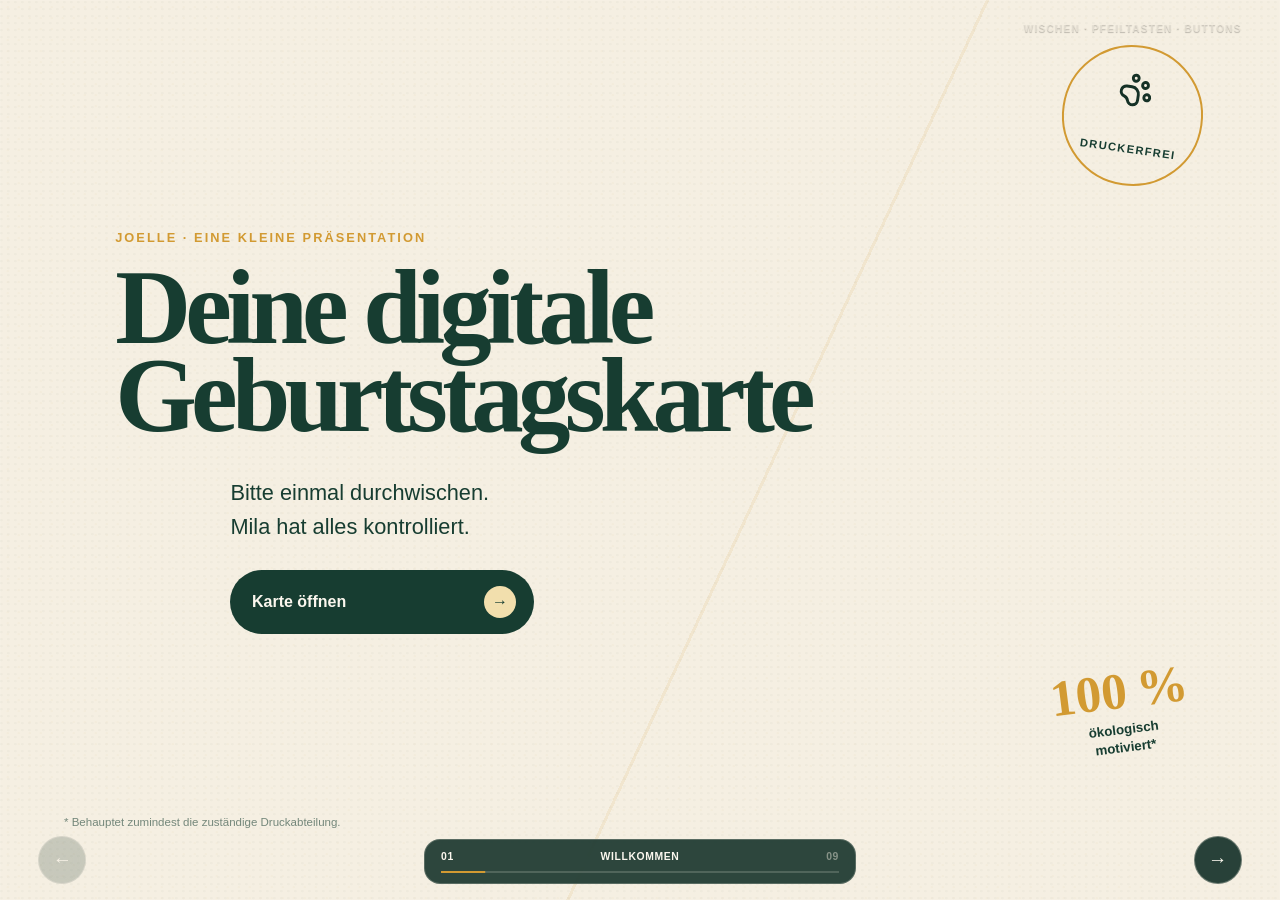
==== commit 1dd9a9f1: "Consolidate wallpaper download flow" ====
--- a/site/index.html
+++ b/site/index.html
@@ -16,15 +16,15 @@
     <meta property="og:image:height" content="630">
     <title>Für Joelle · Hüpfen. Lachen. Leckerli!</title>
     <link rel="icon" href="assets/icons/dog.svg" type="image/svg+xml">
-    <link rel="stylesheet" href="styles.css?v=20260724-3">
-    <script src="app.js?v=20260724-2" defer></script>
+    <link rel="stylesheet" href="styles.css?v=20260724-4">
+    <script src="app.js?v=20260724-3" defer></script>
   </head>
   <body>
     <a class="skip-link" href="#slide-gift">Direkt zum Geschenk</a>
 
     <main class="deck" aria-label="Digitale Geburtstagskarte für Joelle">
       <div class="deck__track">
-        <section class="slide slide--cover is-active" id="slide-cover" data-title="Willkommen" aria-label="Folie 1 von 10">
+        <section class="slide slide--cover is-active" id="slide-cover" data-title="Willkommen" aria-label="Folie 1 von 9">
           <div class="paper-grain" aria-hidden="true"></div>
           <div class="cover-mark" aria-hidden="true">
             <img src="assets/icons/paw-print.svg" alt="">
@@ -46,7 +46,7 @@
           <p class="cover-footnote">* Behauptet zumindest die zuständige Druckabteilung.</p>
         </section>
 
-        <section class="slide slide--statement" id="slide-statement" data-title="Offizielle Begründung" aria-label="Folie 2 von 10" aria-hidden="true">
+        <section class="slide slide--statement" id="slide-statement" data-title="Offizielle Begründung" aria-label="Folie 2 von 9" aria-hidden="true">
           <div class="paper-grain" aria-hidden="true"></div>
           <div class="statement-copy">
             <p class="eyebrow">Offizielle Begründung</p>
@@ -61,7 +61,7 @@
           <img class="statement-paw" src="assets/icons/paw-print.svg" alt="" aria-hidden="true">
         </section>
 
-        <section class="slide slide--excuse" id="slide-excuse" data-title="Inoffizielle Begründung" aria-label="Folie 3 von 10" aria-hidden="true">
+        <section class="slide slide--excuse" id="slide-excuse" data-title="Inoffizielle Begründung" aria-label="Folie 3 von 9" aria-hidden="true">
           <img class="photo-fill" src="assets/photos/mila-road-skeptical.webp" alt="Mila sitzt mit herrlich skeptischem Blick auf einem sonnigen Feldweg">
           <div class="excuse-copy">
             <p class="eyebrow">Inoffizielle Begründung</p>
@@ -70,7 +70,7 @@
           </div>
         </section>
 
-        <section class="slide slide--mila" id="slide-mila" data-title="Mila übernimmt" aria-label="Folie 4 von 10" aria-hidden="true">
+        <section class="slide slide--mila" id="slide-mila" data-title="Mila übernimmt" aria-label="Folie 4 von 9" aria-hidden="true">
           <div class="mila-photo">
             <img src="assets/photos/mila-cozy.webp" alt="Mila schaut gemütlich aus ihrer Tasche">
           </div>
@@ -85,7 +85,7 @@
           <img class="mila-bone" src="assets/icons/bone.svg" alt="" aria-hidden="true">
         </section>
 
-        <section class="slide slide--action" id="slide-action" data-title="Hüpfen. Lachen. Leckerli!" aria-label="Folie 5 von 10" aria-hidden="true">
+        <section class="slide slide--action" id="slide-action" data-title="Hüpfen. Lachen. Leckerli!" aria-label="Folie 5 von 9" aria-hidden="true">
           <img class="photo-fill" src="assets/photos/mila-action.webp" alt="Mila springt fröhlich über eine Agility-Hürde">
           <div class="action-shade" aria-hidden="true"></div>
           <div class="action-copy">
@@ -95,7 +95,7 @@
           </div>
         </section>
 
-        <section class="slide slide--rules" id="slide-rules" data-title="Die Regeln" aria-label="Folie 6 von 10" aria-hidden="true">
+        <section class="slide slide--rules" id="slide-rules" data-title="Die Regeln" aria-label="Folie 6 von 9" aria-hidden="true">
           <div class="paper-grain" aria-hidden="true"></div>
           <p class="eyebrow">Die einzigen Regeln</p>
           <h2>Einfach ihr zwei.<br>Einfach mit Spaß.</h2>
@@ -112,7 +112,7 @@
           </div>
         </section>
 
-        <section class="slide slide--gift" id="slide-gift" data-title="Dein Geschenk" aria-label="Folie 7 von 10" aria-hidden="true">
+        <section class="slide slide--gift" id="slide-gift" data-title="Dein Geschenk" aria-label="Folie 7 von 9" aria-hidden="true">
           <div class="gift-ticket">
             <p class="eyebrow">Dein Geschenk</p>
             <span class="ticket-kicker">Ein Geldgeschenk für</span>
@@ -130,7 +130,7 @@
           <p class="gift-aside">Der Betrag ist absichtlich nicht aufgedruckt.<br><strong>Sehr flexible Finanzplanung.</strong></p>
         </section>
 
-        <section class="slide slide--birthday" id="slide-birthday" data-title="Alles Liebe" aria-label="Folie 8 von 10" aria-hidden="true">
+        <section class="slide slide--birthday" id="slide-birthday" data-title="Alles Liebe" aria-label="Folie 8 von 9" aria-hidden="true">
           <div class="portrait portrait--joelle">
             <img src="assets/photos/birthday-cuddle.webp" alt="Joelle kuschelt auf dem Sofa mit Mila">
           </div>
@@ -145,67 +145,28 @@
           </div>
         </section>
 
-        <section class="slide slide--wallpapers" id="slide-wallpapers" data-title="Mila für unterwegs" aria-label="Folie 9 von 10" aria-hidden="true">
+        <section class="slide slide--wallpapers" id="slide-wallpapers" data-title="Mila für unterwegs" aria-label="Folie 9 von 9" aria-hidden="true">
           <div class="wallpaper-copy">
             <p class="eyebrow">P.S. Mila kommt mit</p>
             <h2>Mila für<br>deine Displays</h2>
-            <p>Zwei eigene Wallpaper-Looks – plus die Fotos ohne Malerei.</p>
-            <p class="download-note">Einfach herunterladen und als Hintergrund auswählen.</p>
+            <p>15 Wallpaper für Handy und Laptop – gemalt, fotografiert und von Mila geprüft.</p>
+            <a class="gallery-button" href="wallpapers.html">
+              Alle 15 Wallpaper öffnen
+              <span aria-hidden="true">→</span>
+            </a>
           </div>
 
           <div class="wallpaper wallpaper--phone">
             <img src="assets/photos/wallpaper-storybook.webp" alt="Vorschau des handgemalten Mila-Handywallpapers">
-            <div class="wallpaper-actions">
-              <strong>Waldmärchen · Handy</strong>
-              <a href="downloads/mila-maerchenwald-handy-1440x3200.jpg" download>Download 9:20</a>
-              <a href="downloads/mila-foto-handy-1440x3200.jpg" download>Originalfoto</a>
+            <div class="wallpaper-actions wallpaper-actions--label">
+              <strong>Handy · 14 Motive</strong>
             </div>
           </div>
 
           <div class="wallpaper wallpaper--desktop">
             <img src="assets/photos/wallpaper-gouache.webp" alt="Vorschau des gemalten Mila-Laptopwallpapers">
-            <div class="wallpaper-actions">
-              <strong>Gouache · Laptop</strong>
-              <a href="downloads/mila-gouache-laptop-2560x1440.jpg" download>Download 16:9</a>
-              <a href="downloads/mila-gouache-laptop-2560x1600.jpg" download>Download 16:10</a>
-              <a href="downloads/mila-foto-laptop-2560x1440.jpg" download>Originalfoto</a>
-            </div>
-          </div>
-        </section>
-
-        <section class="slide slide--wallpapers slide--more-wallpapers" id="slide-more-wallpapers" data-title="Noch mehr Mila" aria-label="Folie 10 von 10" aria-hidden="true">
-          <div class="wallpaper-copy">
-            <p class="eyebrow">P.P.S. Mila kann auch anders</p>
-            <h2>Noch mehr<br>Mila</h2>
-            <p>Jetzt mit zehn neuen Wallpaper-Motiven: kuschelig, lustig und ein bisschen Kofferchaos.</p>
-            <p class="download-note">Alle Bilder sind für ein langes Handy-Display zugeschnitten.</p>
-            <a class="gallery-button" href="wallpapers.html">
-              Alle Wallpaper öffnen
-              <span aria-hidden="true">→</span>
-            </a>
-          </div>
-
-          <div class="wallpaper wallpaper--phone wallpaper--mini wallpaper--tilt-left">
-            <img src="assets/photos/wallpaper-bett.webp" alt="Gemaltes Handy-Wallpaper mit Joelle auf dem Bett und Mila davor">
-            <div class="wallpaper-actions">
-              <strong>Knautschnase · 9:20</strong>
-              <a href="downloads/joelle-mila-knautschnase-handy-1440x3200.jpg" download>Download</a>
-            </div>
-          </div>
-
-          <div class="wallpaper wallpaper--phone wallpaper--mini wallpaper--tilt-right">
-            <img src="assets/photos/wallpaper-schnee.webp" alt="Gemaltes Winter-Wallpaper mit Joelle und Mila im Schnee">
-            <div class="wallpaper-actions">
-              <strong>Schneetag · 9:20</strong>
-              <a href="downloads/joelle-mila-schneetag-handy-1440x3200.jpg" download>Download</a>
-            </div>
-          </div>
-
-          <div class="wallpaper wallpaper--phone wallpaper--mini wallpaper--tilt-soft">
-            <img src="assets/photos/wallpaper-kopfueber.webp" alt="Gemaltes Handy-Wallpaper mit Mila in ihrer lustigen Schlafposition">
-            <div class="wallpaper-actions">
-              <strong>Kopf über · 9:20</strong>
-              <a href="downloads/mila-kopfueber-handy-1440x3200.jpg" download>Download</a>
+            <div class="wallpaper-actions wallpaper-actions--label">
+              <strong>Laptop · 3 Varianten</strong>
             </div>
           </div>
         </section>
@@ -219,7 +180,7 @@
           <div class="progress__labels">
             <span class="progress__number">01</span>
             <span class="progress__title">Willkommen</span>
-            <span class="progress__total">10</span>
+            <span class="progress__total">09</span>
           </div>
           <div class="progress__bar" aria-hidden="true"><i></i></div>
         </div>
--- a/site/styles.css
+++ b/site/styles.css
@@ -115,7 +115,7 @@
 
 .deck__track {
   display: flex;
-  width: 1000vw;
+  width: 900vw;
   height: 100%;
   transform: translate3d(calc(var(--slide) * -100vw), 0, 0);
   transition: transform .82s var(--ease);
@@ -257,7 +257,11 @@
 .start-button:focus-visible,
 .booking-button:focus-visible,
 .nav-button:focus-visible,
-.wallpaper-actions a:focus-visible {
+.gallery-button:focus-visible,
+.download-card__preview:focus-visible,
+.download-card__links a:focus-visible,
+.library-back:focus-visible,
+.library-footer a:focus-visible {
   outline: 3px solid var(--gold);
   outline-offset: 4px;
 }
@@ -870,13 +874,9 @@
   line-height: 1.55;
 }
 
-.wallpaper-copy .download-note {
-  color: var(--gold-light);
-  font-size: .75rem;
-}
-
 .gallery-button {
   display: inline-flex;
+  min-height: 2.75rem;
   margin-top: 1.35rem;
   padding: .78rem 1rem;
   border: 1px solid rgb(245 239 226 / .28);
@@ -928,33 +928,6 @@
   transform: translateY(-1vh) rotate(1deg);
 }
 
-.slide--more-wallpapers {
-  grid-template-columns: .72fr repeat(3, .68fr);
-  gap: clamp(.8rem, 1.7vw, 1.7rem);
-  padding-inline: 4.5vw;
-}
-
-.slide--more-wallpapers .wallpaper-copy h2 {
-  font-size: clamp(2.7rem, 5.3vw, 5.6rem);
-}
-
-.wallpaper--mini {
-  height: min(66vh, 42rem);
-  border-radius: 1.8rem;
-}
-
-.wallpaper--tilt-left {
-  transform: rotate(-1.4deg);
-}
-
-.wallpaper--tilt-right {
-  transform: translateY(-1vh) rotate(1.2deg);
-}
-
-.wallpaper--tilt-soft {
-  transform: translateY(1vh) rotate(-.5deg);
-}
-
 .wallpaper-actions {
   position: absolute;
   inset: auto 0 0;
@@ -973,19 +946,14 @@
   font-size: .84rem;
 }
 
-.wallpaper-actions a {
-  padding: .52rem .72rem;
-  border: 1px solid rgb(245 239 226 / .32);
-  border-radius: 999px;
-  font-size: .68rem;
-  font-weight: 800;
-  text-decoration: none;
-  transition: color .2s ease, background .2s ease;
-}
-
-.wallpaper-actions a:hover {
-  color: var(--forest);
-  background: var(--gold-light);
+.wallpaper-actions--label {
+  padding-block: 2.4rem 1.3rem;
+}
+
+.wallpaper-actions--label strong {
+  margin-bottom: 0;
+  font-size: clamp(.78rem, 1.1vw, 1rem);
+  letter-spacing: .03em;
 }
 
 .deck-nav {
@@ -1445,10 +1413,6 @@
     font-size: .84rem;
   }
 
-  .wallpaper-copy .download-note {
-    display: none;
-  }
-
   .wallpaper--phone,
   .wallpaper--desktop {
     height: min(48vh, 28rem);
@@ -1468,61 +1432,12 @@
 
   .wallpaper-actions strong {
     font-size: .65rem;
-  }
-
-  .wallpaper-actions a {
-    padding: .38rem .52rem;
-    font-size: .57rem;
-  }
-
-  .slide--more-wallpapers {
-    grid-template-columns: repeat(3, minmax(0, 1fr));
-    grid-template-rows: auto 1fr;
-    gap: .55rem;
-    padding: 4vh 4vw 14vh;
-  }
-
-  .slide--more-wallpapers .wallpaper-copy {
-    grid-column: 1 / -1;
-  }
-
-  .slide--more-wallpapers .wallpaper-copy h2 {
-    font-size: clamp(2.4rem, 10.5vw, 3.8rem);
-  }
-
-  .slide--more-wallpapers .wallpaper-copy > p:not(.eyebrow) {
-    max-width: 30rem;
-    margin-top: .55rem;
-    font-size: .76rem;
-    line-height: 1.35;
   }
 
   .gallery-button {
     margin-top: .75rem;
     padding: .62rem .78rem;
     font-size: .58rem;
-  }
-
-  .wallpaper--mini {
-    height: min(49vh, 25rem);
-    border-radius: 1rem;
-    transform: none;
-  }
-
-  .wallpaper--mini .wallpaper-actions {
-    justify-content: center;
-    padding: .55rem .35rem;
-    text-align: center;
-  }
-
-  .wallpaper--mini .wallpaper-actions strong {
-    margin-bottom: .1rem;
-    font-size: .56rem;
-  }
-
-  .wallpaper--mini .wallpaper-actions a {
-    padding: .36rem .48rem;
-    font-size: .54rem;
   }
 
   .deck-nav {
@@ -1615,6 +1530,20 @@
 
   .birthday-copy blockquote {
     margin-top: .8rem;
+  }
+
+  .slide--wallpapers {
+    gap: .5rem;
+    padding-top: 3vh;
+  }
+
+  .slide--wallpapers .wallpaper--phone,
+  .slide--wallpapers .wallpaper--desktop {
+    height: min(40vh, 18rem);
+  }
+
+  .slide--wallpapers .wallpaper-actions--label {
+    padding-block: 1.3rem .65rem;
   }
 }
 
@@ -1649,6 +1578,7 @@
 
 .library-back {
   display: inline-flex;
+  min-height: 2.75rem;
   padding: .65rem 0;
   align-items: center;
   gap: .65rem;
@@ -1795,9 +1725,13 @@
 }
 
 .download-card__links a {
-  padding: .52rem .7rem;
+  display: inline-flex;
+  min-height: 2.75rem;
+  padding: .62rem .8rem;
   border: 1px solid rgb(245 239 226 / .24);
   border-radius: 999px;
+  align-items: center;
+  justify-content: center;
   color: var(--paper);
   font-size: .62rem;
   font-weight: 800;
@@ -1874,8 +1808,12 @@
   }
 
   .download-card__links a {
-    padding: .48rem .6rem;
-    font-size: .58rem;
+    padding: .55rem .6rem;
+    font-size: .62rem;
+  }
+
+  .download-card:not(.download-card--wide) .download-card__links a {
+    width: 100%;
   }
 
   .library-footer {
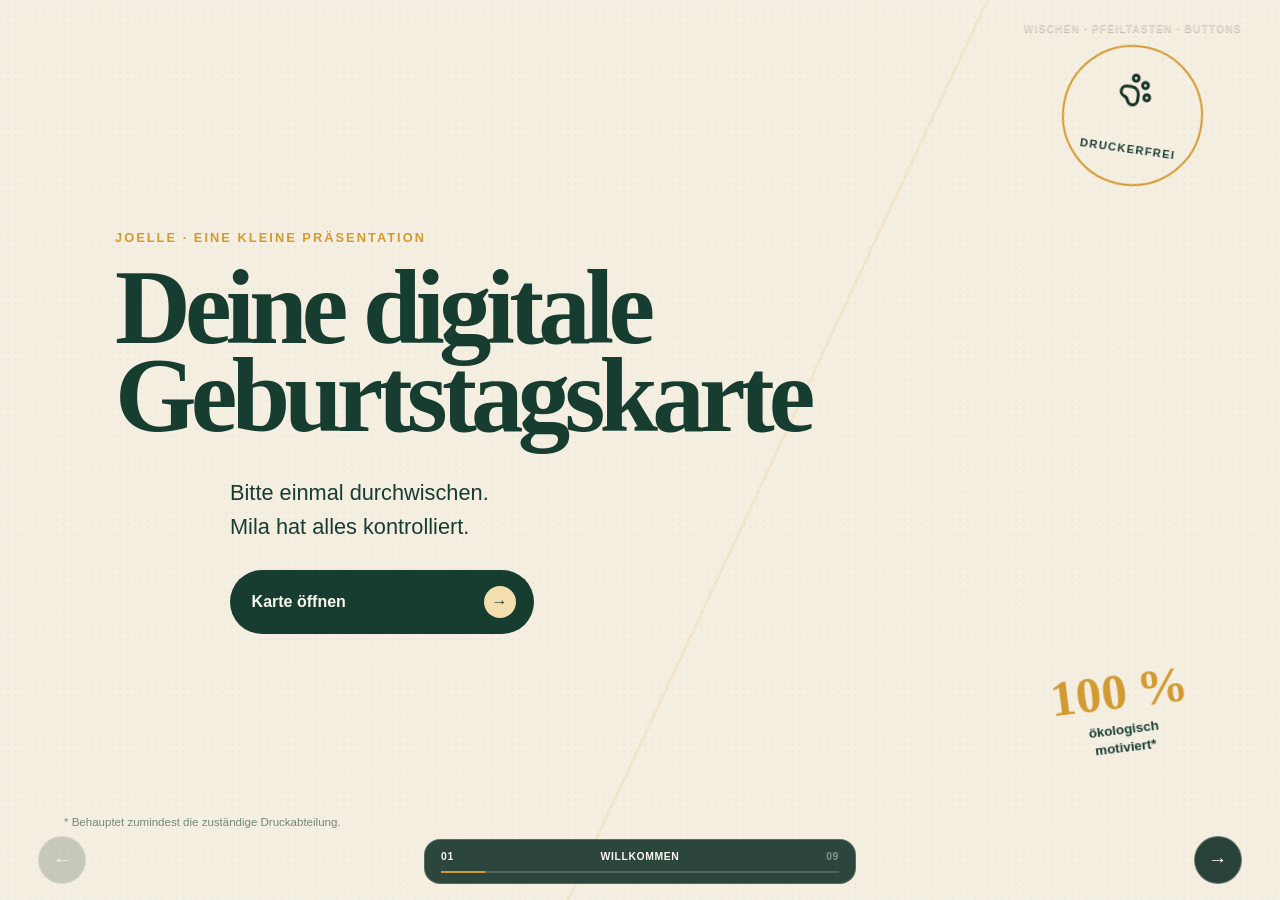
==== commit a171d08b: "feat: add staged slide reveal motion" ====
--- a/site/index.html
+++ b/site/index.html
@@ -16,8 +16,8 @@
     <meta property="og:image:height" content="630">
     <title>Für Joelle · Hüpfen. Lachen. Leckerli!</title>
     <link rel="icon" href="assets/icons/dog.svg" type="image/svg+xml">
-    <link rel="stylesheet" href="styles.css?v=20260724-4">
-    <script src="app.js?v=20260724-3" defer></script>
+    <link rel="stylesheet" href="styles.css?v=20260724-5">
+    <script src="app.js?v=20260724-4" defer></script>
   </head>
   <body>
     <a class="skip-link" href="#slide-gift">Direkt zum Geschenk</a>
@@ -26,144 +26,144 @@
       <div class="deck__track">
         <section class="slide slide--cover is-active" id="slide-cover" data-title="Willkommen" aria-label="Folie 1 von 9">
           <div class="paper-grain" aria-hidden="true"></div>
-          <div class="cover-mark" aria-hidden="true">
+          <div class="cover-mark" data-reveal="0" aria-hidden="true">
             <img src="assets/icons/paw-print.svg" alt="">
             <span>druckerfrei</span>
           </div>
           <div class="cover-copy">
-            <p class="eyebrow">Joelle · eine kleine Präsentation</p>
-            <h1>Deine digitale<br>Geburtstagskarte</h1>
-            <p class="lead">Bitte einmal durchwischen.<br>Mila hat alles kontrolliert.</p>
-            <button class="start-button" type="button" data-next>
+            <p class="eyebrow" data-reveal="0">Joelle · eine kleine Präsentation</p>
+            <h1 data-reveal="1">Deine digitale<br>Geburtstagskarte</h1>
+            <p class="lead" data-reveal="2">Bitte einmal durchwischen.<br>Mila hat alles kontrolliert.</p>
+            <button class="start-button" type="button" data-reveal="3" data-next>
               Karte öffnen
               <span aria-hidden="true">→</span>
             </button>
           </div>
-          <div class="cover-doodle" aria-hidden="true">
+          <div class="cover-doodle" data-reveal="4" aria-hidden="true">
             <span>100 %</span>
             <small>ökologisch<br>motiviert*</small>
           </div>
-          <p class="cover-footnote">* Behauptet zumindest die zuständige Druckabteilung.</p>
+          <p class="cover-footnote" data-reveal="5">* Behauptet zumindest die zuständige Druckabteilung.</p>
         </section>
 
         <section class="slide slide--statement" id="slide-statement" data-title="Offizielle Begründung" aria-label="Folie 2 von 9" aria-hidden="true">
           <div class="paper-grain" aria-hidden="true"></div>
           <div class="statement-copy">
-            <p class="eyebrow">Offizielle Begründung</p>
-            <p class="dear">Liebe Joelle,</p>
-            <h2>aus Gründen des <em>Umweltschutzes</em> verzichte ich dieses Jahr auf eine gedruckte Geburtstagskarte.</h2>
-            <div class="virtues" aria-label="Nachhaltig, verantwortungsbewusst und vorbildlich">
+            <p class="eyebrow" data-reveal="0">Offizielle Begründung</p>
+            <p class="dear" data-reveal="1">Liebe Joelle,</p>
+            <h2 data-reveal="2">aus Gründen des <em>Umweltschutzes</em> verzichte ich dieses Jahr auf eine gedruckte Geburtstagskarte.</h2>
+            <div class="virtues" data-reveal="3" aria-label="Nachhaltig, verantwortungsbewusst und vorbildlich">
               <span>Nachhaltig.</span>
               <span>Verantwortungsbewusst.</span>
               <span>Vorbildlich.</span>
             </div>
           </div>
-          <img class="statement-paw" src="assets/icons/paw-print.svg" alt="" aria-hidden="true">
+          <img class="statement-paw" src="assets/icons/paw-print.svg" data-reveal="4" alt="" aria-hidden="true">
         </section>
 
         <section class="slide slide--excuse" id="slide-excuse" data-title="Inoffizielle Begründung" aria-label="Folie 3 von 9" aria-hidden="true">
-          <img class="photo-fill" src="assets/photos/mila-road-skeptical.webp" alt="Mila sitzt mit herrlich skeptischem Blick auf einem sonnigen Feldweg">
+          <img class="photo-fill" src="assets/photos/mila-road-skeptical.webp" data-reveal="0" alt="Mila sitzt mit herrlich skeptischem Blick auf einem sonnigen Feldweg">
           <div class="excuse-copy">
-            <p class="eyebrow">Inoffizielle Begründung</p>
-            <h2>Das hat natürlich absolut <strong>NICHTS</strong> damit zu tun, dass der Drucker meiner Eltern Farben inzwischen eher <em>interpretiert.</em></h2>
-            <p class="official">– offizielles Statement</p>
+            <p class="eyebrow" data-reveal="1">Inoffizielle Begründung</p>
+            <h2 data-reveal="2">Das hat natürlich absolut <strong>NICHTS</strong> damit zu tun, dass der Drucker meiner Eltern Farben inzwischen eher <em>interpretiert.</em></h2>
+            <p class="official" data-reveal="3">– offizielles Statement</p>
           </div>
         </section>
 
         <section class="slide slide--mila" id="slide-mila" data-title="Mila übernimmt" aria-label="Folie 4 von 9" aria-hidden="true">
-          <div class="mila-photo">
+          <div class="mila-photo" data-reveal="0">
             <img src="assets/photos/mila-cozy.webp" alt="Mila schaut gemütlich aus ihrer Tasche">
           </div>
           <div class="mila-copy">
-            <p class="eyebrow">Qualitätskontrolle durch Mila</p>
-            <div class="speech">
+            <p class="eyebrow" data-reveal="1">Qualitätskontrolle durch Mila</p>
+            <div class="speech" data-reveal="2">
               <p>„Ich habe die Sache geprüft.“</p>
               <strong>Digital ist okay.<br>Leckerli bleiben analog.</strong>
             </div>
-            <p class="mila-role">Mila · zuständig für Inhalt, Snacks und Freigabe</p>
+            <p class="mila-role" data-reveal="3">Mila · zuständig für Inhalt, Snacks und Freigabe</p>
           </div>
-          <img class="mila-bone" src="assets/icons/bone.svg" alt="" aria-hidden="true">
+          <img class="mila-bone" src="assets/icons/bone.svg" data-reveal="4" alt="" aria-hidden="true">
         </section>
 
         <section class="slide slide--action" id="slide-action" data-title="Hüpfen. Lachen. Leckerli!" aria-label="Folie 5 von 9" aria-hidden="true">
-          <img class="photo-fill" src="assets/photos/mila-action.webp" alt="Mila springt fröhlich über eine Agility-Hürde">
+          <img class="photo-fill" src="assets/photos/mila-action.webp" data-reveal="0" alt="Mila springt fröhlich über eine Agility-Hürde">
           <div class="action-shade" aria-hidden="true"></div>
           <div class="action-copy">
-            <p class="eyebrow">Und jetzt zum wichtigen Teil</p>
-            <h2>HÜPFEN.<br>LACHEN.<br><span>LECKERLI!</span></h2>
-            <p>Eine kleine Agility-Auszeit<br>für Joelle &amp; Mila.</p>
+            <p class="eyebrow" data-reveal="1">Und jetzt zum wichtigen Teil</p>
+            <h2 data-reveal="2">HÜPFEN.<br>LACHEN.<br><span>LECKERLI!</span></h2>
+            <p data-reveal="3">Eine kleine Agility-Auszeit<br>für Joelle &amp; Mila.</p>
           </div>
         </section>
 
         <section class="slide slide--rules" id="slide-rules" data-title="Die Regeln" aria-label="Folie 6 von 9" aria-hidden="true">
           <div class="paper-grain" aria-hidden="true"></div>
-          <p class="eyebrow">Die einzigen Regeln</p>
-          <h2>Einfach ihr zwei.<br>Einfach mit Spaß.</h2>
-          <p class="rules-lead">In eurem Tempo – zum Hüpfen,<br>Ausprobieren und Lachen.</p>
-          <p class="rules-rhythm" aria-label="Hüpfen, ausprobieren, lachen und Leckerli verteilen">
+          <p class="eyebrow" data-reveal="0">Die einzigen Regeln</p>
+          <h2 data-reveal="1">Einfach ihr zwei.<br>Einfach mit Spaß.</h2>
+          <p class="rules-lead" data-reveal="2">In eurem Tempo – zum Hüpfen,<br>Ausprobieren und Lachen.</p>
+          <p class="rules-rhythm" data-reveal="3" aria-label="Hüpfen, ausprobieren, lachen und Leckerli verteilen">
             <span>Hüpfen</span><i aria-hidden="true"></i>
             <span>Ausprobieren</span><i aria-hidden="true"></i>
             <span>Lachen</span><i aria-hidden="true"></i>
             <span>Leckerli verteilen</span>
           </p>
-          <div class="rules-stamp" aria-hidden="true">
+          <div class="rules-stamp" data-reveal="4" aria-hidden="true">
             <img src="assets/icons/dog.svg" alt="">
             <span>von Mila<br>genehmigt</span>
           </div>
         </section>
 
         <section class="slide slide--gift" id="slide-gift" data-title="Dein Geschenk" aria-label="Folie 7 von 9" aria-hidden="true">
-          <div class="gift-ticket">
-            <p class="eyebrow">Dein Geschenk</p>
-            <span class="ticket-kicker">Ein Geldgeschenk für</span>
-            <h2>Spaßbudget</h2>
-            <p class="ticket-for">für Joelle &amp; Mila</p>
-            <div class="ticket-rule" aria-hidden="true"></div>
-            <p class="ticket-copy">Gemeinsame Agility-Zeit – ohne gebuchten Termin, mit viel Spaß und freier Leckerli-Wahl.</p>
-            <a class="booking-button" href="https://hsz-luenen-brambauer.de/buchen/" target="_blank" rel="noopener noreferrer">
+          <div class="gift-ticket" data-reveal="0">
+            <p class="eyebrow" data-reveal="1">Dein Geschenk</p>
+            <span class="ticket-kicker" data-reveal="1">Ein Geldgeschenk für</span>
+            <h2 data-reveal="2">Spaßbudget</h2>
+            <p class="ticket-for" data-reveal="3">für Joelle &amp; Mila</p>
+            <div class="ticket-rule" data-reveal="3" aria-hidden="true"></div>
+            <p class="ticket-copy" data-reveal="4">Gemeinsame Agility-Zeit – ohne gebuchten Termin, mit viel Spaß und freier Leckerli-Wahl.</p>
+            <a class="booking-button" href="https://hsz-luenen-brambauer.de/buchen/" target="_blank" rel="noopener noreferrer" data-reveal="5">
               Agility-Zeit aussuchen
               <span aria-hidden="true">↗</span>
             </a>
-            <p class="ticket-note">Wann ihr mögt – den Termin sucht ihr euch selbst aus.</p>
-            <img class="ticket-bone" src="assets/icons/bone.svg" alt="" aria-hidden="true">
+            <p class="ticket-note" data-reveal="6">Wann ihr mögt – den Termin sucht ihr euch selbst aus.</p>
+            <img class="ticket-bone" src="assets/icons/bone.svg" data-reveal="5" alt="" aria-hidden="true">
           </div>
-          <p class="gift-aside">Der Betrag ist absichtlich nicht aufgedruckt.<br><strong>Sehr flexible Finanzplanung.</strong></p>
+          <p class="gift-aside" data-reveal="6">Der Betrag ist absichtlich nicht aufgedruckt.<br><strong>Sehr flexible Finanzplanung.</strong></p>
         </section>
 
         <section class="slide slide--birthday" id="slide-birthday" data-title="Alles Liebe" aria-label="Folie 8 von 9" aria-hidden="true">
-          <div class="portrait portrait--joelle">
+          <div class="portrait portrait--joelle" data-reveal="0">
             <img src="assets/photos/birthday-cuddle.webp" alt="Joelle kuschelt auf dem Sofa mit Mila">
           </div>
-          <div class="portrait portrait--mila">
+          <div class="portrait portrait--mila" data-reveal="1">
             <img src="assets/photos/birthday-mila-river.webp" alt="Mila sitzt mit schrägem Kopf am Wasser">
           </div>
           <div class="birthday-copy">
-            <p class="eyebrow">Und ganz ohne Drucker gesagt</p>
-            <h2>Alles Liebe zum Geburtstag, Joelle. <span aria-hidden="true">♥</span></h2>
-            <p>Das wünschen dir<br><strong>Jutta, Manny, Maxi und Benny.</strong></p>
-            <blockquote>„Ich wäre dann bereit.<br><strong>Leckerli auch?</strong>“</blockquote>
+            <p class="eyebrow" data-reveal="1">Und ganz ohne Drucker gesagt</p>
+            <h2 data-reveal="2">Alles Liebe zum Geburtstag, Joelle. <span aria-hidden="true">♥</span></h2>
+            <p data-reveal="3">Das wünschen dir<br><strong>Jutta, Manny, Maxi und Benny.</strong></p>
+            <blockquote data-reveal="4">„Ich wäre dann bereit.<br><strong>Leckerli auch?</strong>“</blockquote>
           </div>
         </section>
 
         <section class="slide slide--wallpapers" id="slide-wallpapers" data-title="Mila für unterwegs" aria-label="Folie 9 von 9" aria-hidden="true">
           <div class="wallpaper-copy">
-            <p class="eyebrow">P.S. Mila kommt mit</p>
-            <h2>Mila für<br>deine Displays</h2>
-            <p>15 Wallpaper für Handy und Laptop – gemalt, fotografiert und von Mila geprüft.</p>
-            <a class="gallery-button" href="wallpapers.html">
+            <p class="eyebrow" data-reveal="0">P.S. Mila kommt mit</p>
+            <h2 data-reveal="1">Mila für<br>deine Displays</h2>
+            <p data-reveal="2">15 Wallpaper für Handy und Laptop – gemalt, fotografiert und von Mila geprüft.</p>
+            <a class="gallery-button" href="wallpapers.html" data-reveal="3">
               Alle 15 Wallpaper öffnen
               <span aria-hidden="true">→</span>
             </a>
           </div>
 
-          <div class="wallpaper wallpaper--phone">
+          <div class="wallpaper wallpaper--phone" data-reveal="2">
             <img src="assets/photos/wallpaper-storybook.webp" alt="Vorschau des handgemalten Mila-Handywallpapers">
             <div class="wallpaper-actions wallpaper-actions--label">
               <strong>Handy · 14 Motive</strong>
             </div>
           </div>
 
-          <div class="wallpaper wallpaper--desktop">
+          <div class="wallpaper wallpaper--desktop" data-reveal="3">
             <img src="assets/photos/wallpaper-gouache.webp" alt="Vorschau des gemalten Mila-Laptopwallpapers">
             <div class="wallpaper-actions wallpaper-actions--label">
               <strong>Laptop · 3 Varianten</strong>
--- a/site/styles.css
+++ b/site/styles.css
@@ -1082,51 +1082,133 @@
   white-space: nowrap;
 }
 
-@keyframes slide-media-in {
-  from {
-    opacity: 0;
-    clip-path: inset(0 8%);
-  }
-
-  to {
-    opacity: 1;
-    clip-path: inset(0);
-  }
-}
-
-@keyframes slide-copy-in {
-  from {
-    opacity: 0;
-    transform: translate3d(0, 1rem, 0);
-  }
-
-  to {
-    opacity: 1;
-    transform: translate3d(0, 0, 0);
-  }
-}
-
-.motion-ok .slide.is-active :is(.photo-fill, .mila-photo, .portrait, .wallpaper) {
-  animation: slide-media-in .72s var(--ease) .24s backwards;
-}
-
-.motion-ok .slide.is-active .eyebrow {
-  animation: slide-copy-in .42s var(--ease) .38s backwards;
-}
-
-.motion-ok .slide.is-active :is(h1, h2, .speech) {
-  animation: slide-copy-in .58s var(--ease) .46s backwards;
-}
-
-.motion-ok .slide.is-active :is(
-  p:not(.eyebrow),
-  .virtues,
-  .wallpaper-actions,
-  .start-button,
-  .booking-button,
-  blockquote
-) {
-  animation: slide-copy-in .55s var(--ease) .58s backwards;
+.motion-ok .slide [data-reveal] {
+  --reveal-x: 0rem;
+  --reveal-y: clamp(1.5rem, 3.5vh, 3rem);
+  --reveal-scale: .985;
+  --reveal-opacity: 1;
+  opacity: 0;
+  translate: var(--reveal-x) var(--reveal-y);
+  scale: var(--reveal-scale);
+  transition:
+    opacity .62s ease,
+    translate .82s var(--ease),
+    scale .82s var(--ease);
+  transition-delay: 0s;
+}
+
+.motion-ok .slide.is-active [data-reveal] {
+  will-change: opacity, translate, scale;
+}
+
+.motion-ok .slide.is-revealed [data-reveal] {
+  opacity: var(--reveal-opacity);
+  translate: 0 0;
+  scale: 1;
+  transition-delay: var(--reveal-delay, 220ms);
+}
+
+.motion-ok .slide [data-reveal="1"] {
+  --reveal-delay: 310ms;
+}
+
+.motion-ok .slide [data-reveal="2"] {
+  --reveal-delay: 400ms;
+}
+
+.motion-ok .slide [data-reveal="3"] {
+  --reveal-delay: 490ms;
+}
+
+.motion-ok .slide [data-reveal="4"] {
+  --reveal-delay: 580ms;
+}
+
+.motion-ok .slide [data-reveal="5"] {
+  --reveal-delay: 670ms;
+}
+
+.motion-ok .slide [data-reveal="6"] {
+  --reveal-delay: 760ms;
+}
+
+.motion-ok .slide--excuse .excuse-copy [data-reveal],
+.motion-ok .slide--action .action-copy [data-reveal],
+.motion-ok .slide--birthday .birthday-copy [data-reveal],
+.motion-ok .slide--wallpapers .wallpaper-copy [data-reveal] {
+  --reveal-x: -2.5rem;
+  --reveal-y: 0rem;
+}
+
+.motion-ok .slide--mila .mila-copy [data-reveal] {
+  --reveal-x: 2.5rem;
+  --reveal-y: 0rem;
+}
+
+.motion-ok .slide--excuse .photo-fill[data-reveal],
+.motion-ok .slide--action .photo-fill[data-reveal] {
+  --reveal-x: 4rem;
+  --reveal-y: 0rem;
+  --reveal-scale: 1.035;
+}
+
+.motion-ok .mila-photo[data-reveal] {
+  --reveal-x: -3.5rem;
+  --reveal-y: 0rem;
+  --reveal-scale: 1.025;
+}
+
+.motion-ok .portrait--joelle[data-reveal] {
+  --reveal-x: 3rem;
+  --reveal-y: -1.5rem;
+  --reveal-scale: .92;
+}
+
+.motion-ok .portrait--mila[data-reveal] {
+  --reveal-x: 4rem;
+  --reveal-y: 1.5rem;
+  --reveal-scale: .88;
+}
+
+.motion-ok .wallpaper--phone[data-reveal] {
+  --reveal-x: -2.5rem;
+  --reveal-y: 1rem;
+  --reveal-scale: .94;
+}
+
+.motion-ok .wallpaper--desktop[data-reveal] {
+  --reveal-x: 3.5rem;
+  --reveal-y: 1rem;
+  --reveal-scale: .94;
+}
+
+.motion-ok :is(
+  .cover-mark,
+  .cover-doodle,
+  .statement-paw,
+  .mila-bone,
+  .rules-stamp,
+  .ticket-bone
+)[data-reveal] {
+  --reveal-y: 0rem;
+  --reveal-scale: .72;
+}
+
+.motion-ok .statement-paw[data-reveal] {
+  --reveal-opacity: .12;
+}
+
+.motion-ok .mila-bone[data-reveal] {
+  --reveal-opacity: .45;
+}
+
+.motion-ok .ticket-bone[data-reveal] {
+  --reveal-opacity: .35;
+}
+
+.motion-ok .gift-ticket[data-reveal] {
+  --reveal-y: 3.5rem;
+  --reveal-scale: .955;
 }
 
 @media (max-width: 760px) {
@@ -1318,6 +1400,10 @@
     bottom: 14vh;
     width: 6.8rem;
     opacity: .75;
+  }
+
+  .motion-ok .rules-stamp[data-reveal] {
+    --reveal-opacity: .75;
   }
 
   .rules-stamp img {
